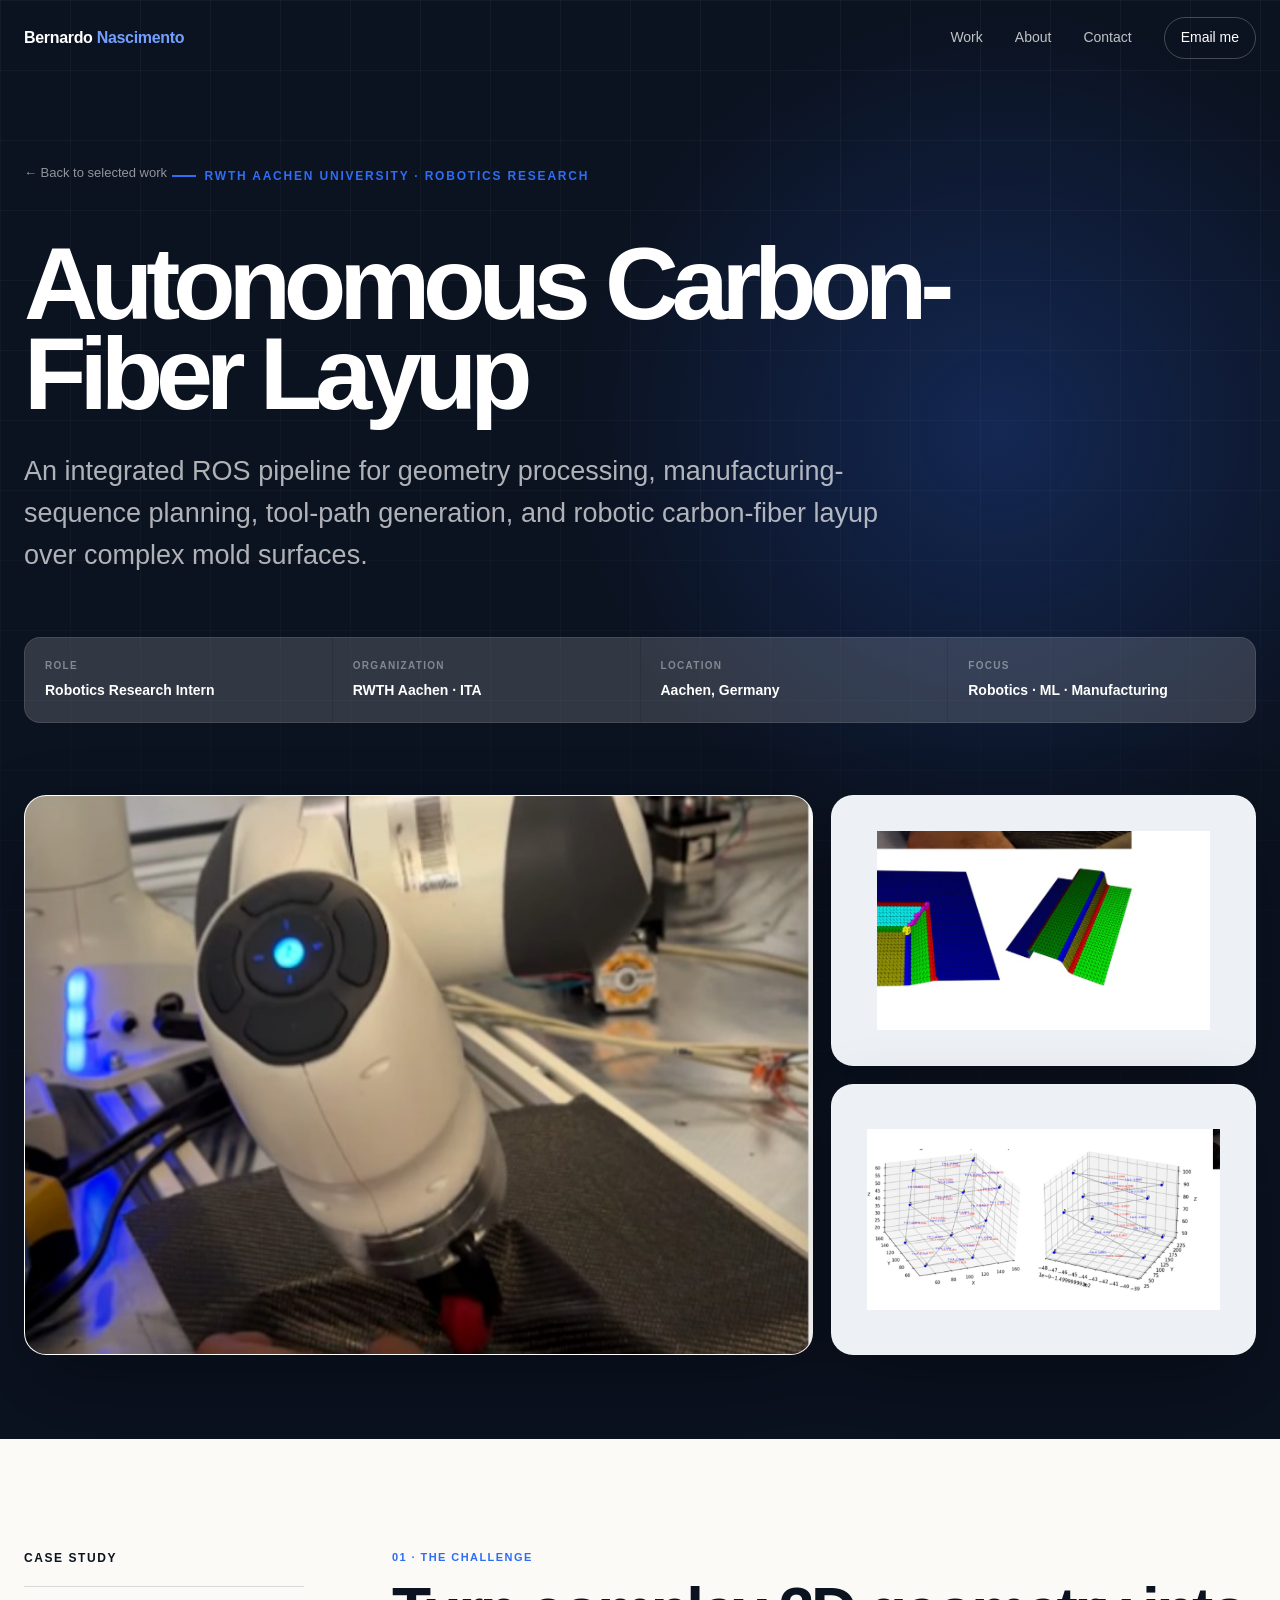
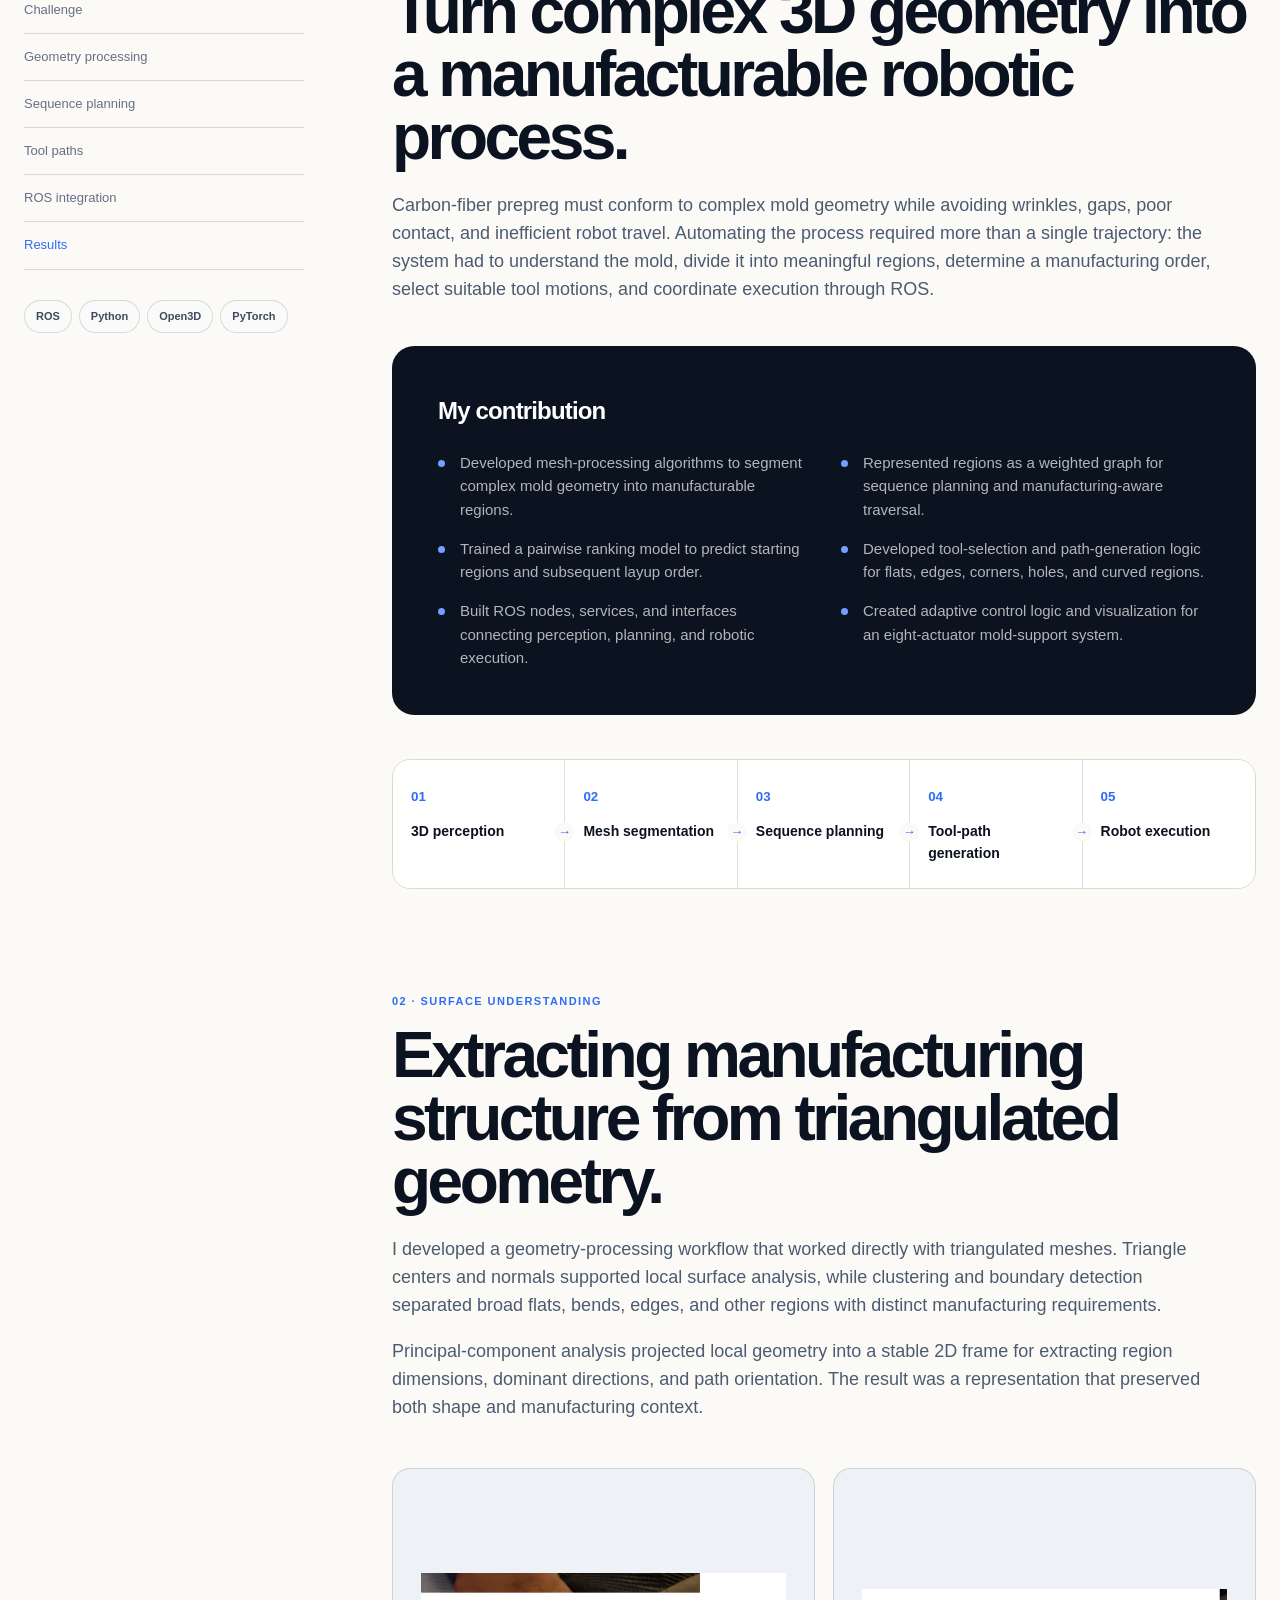
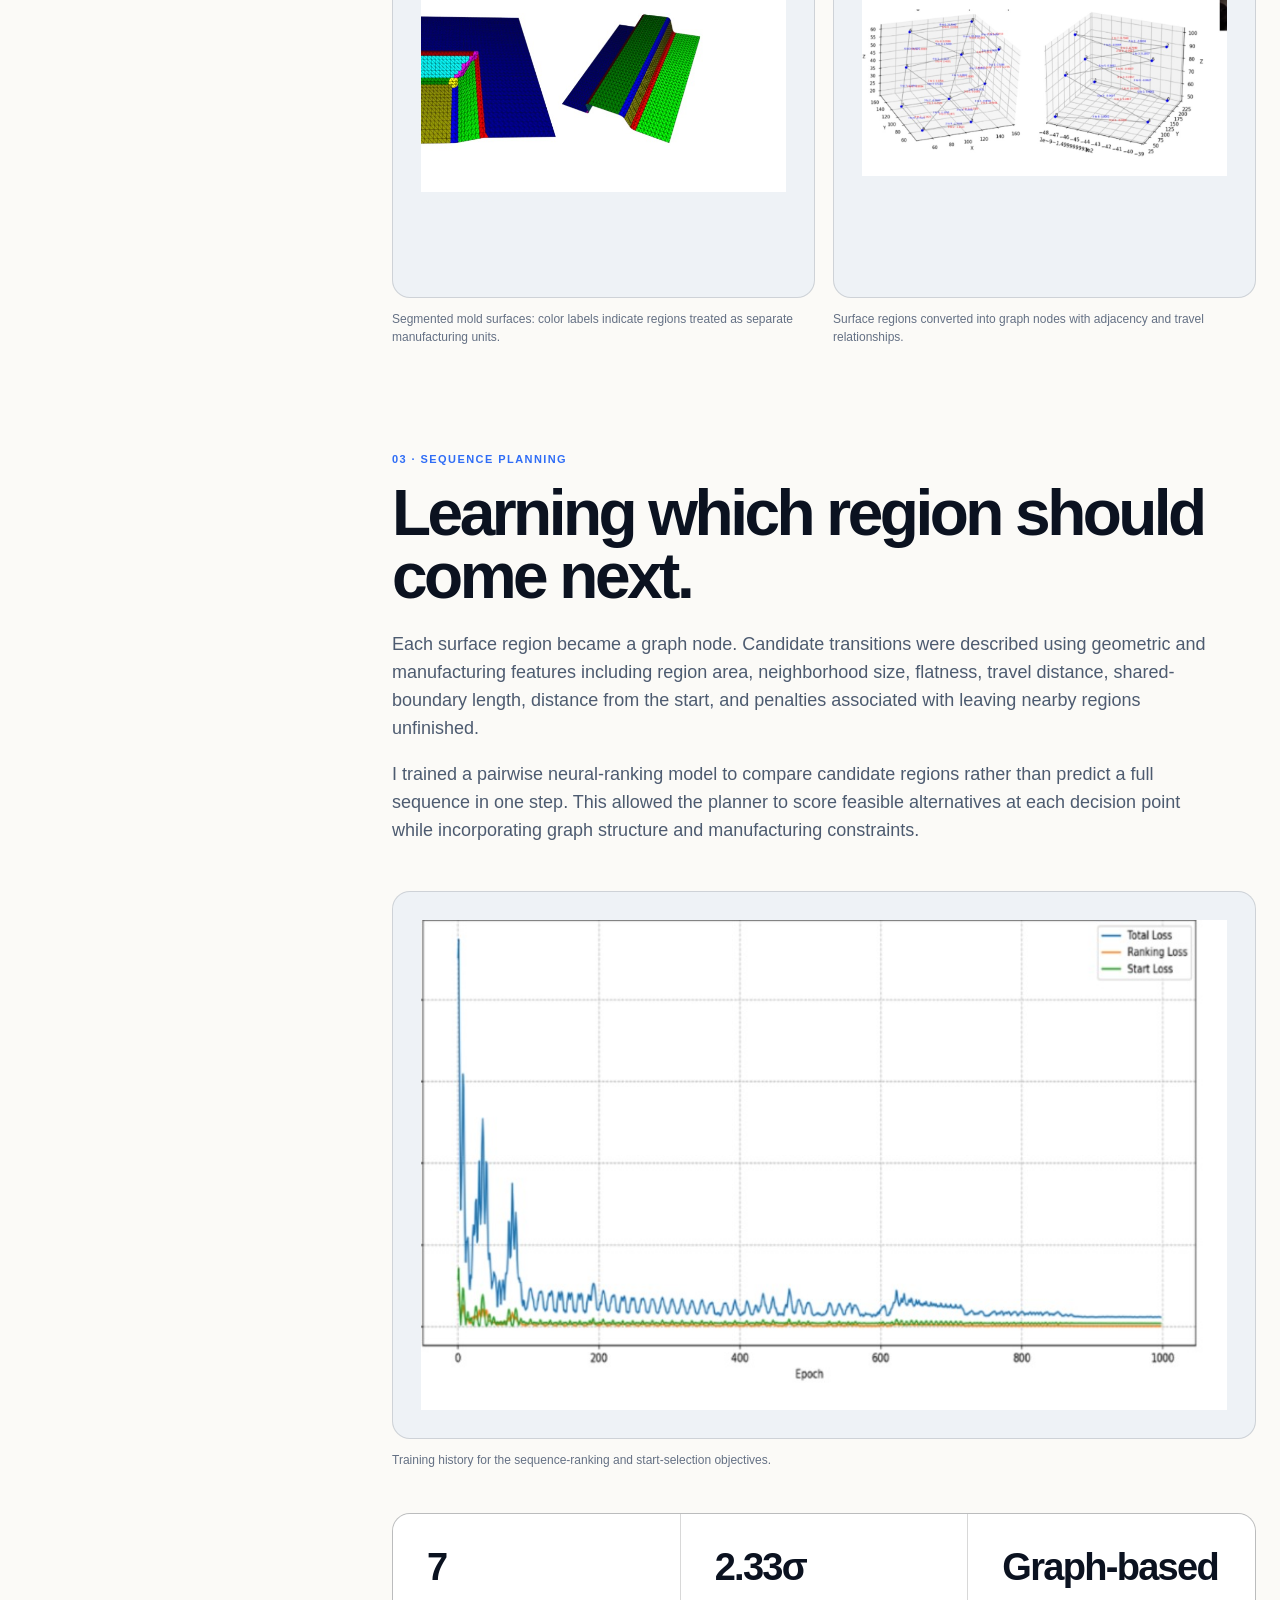
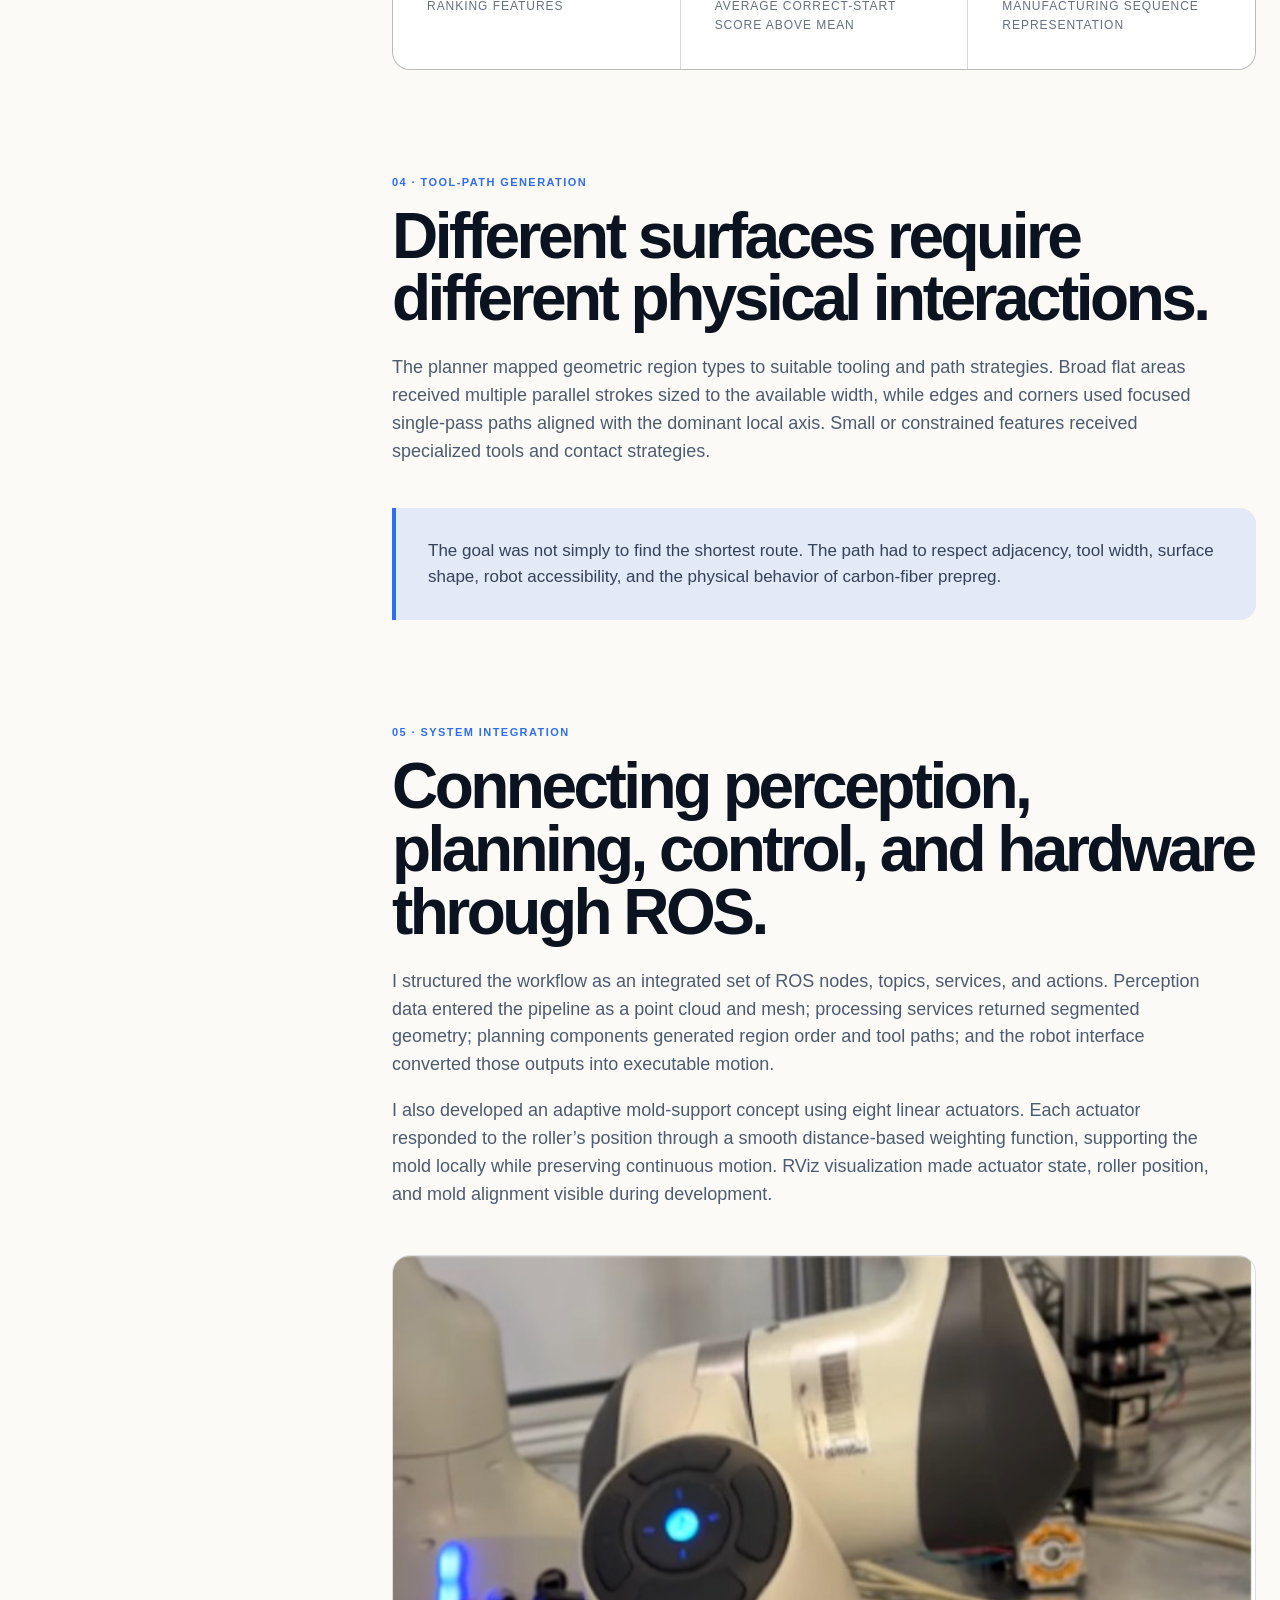
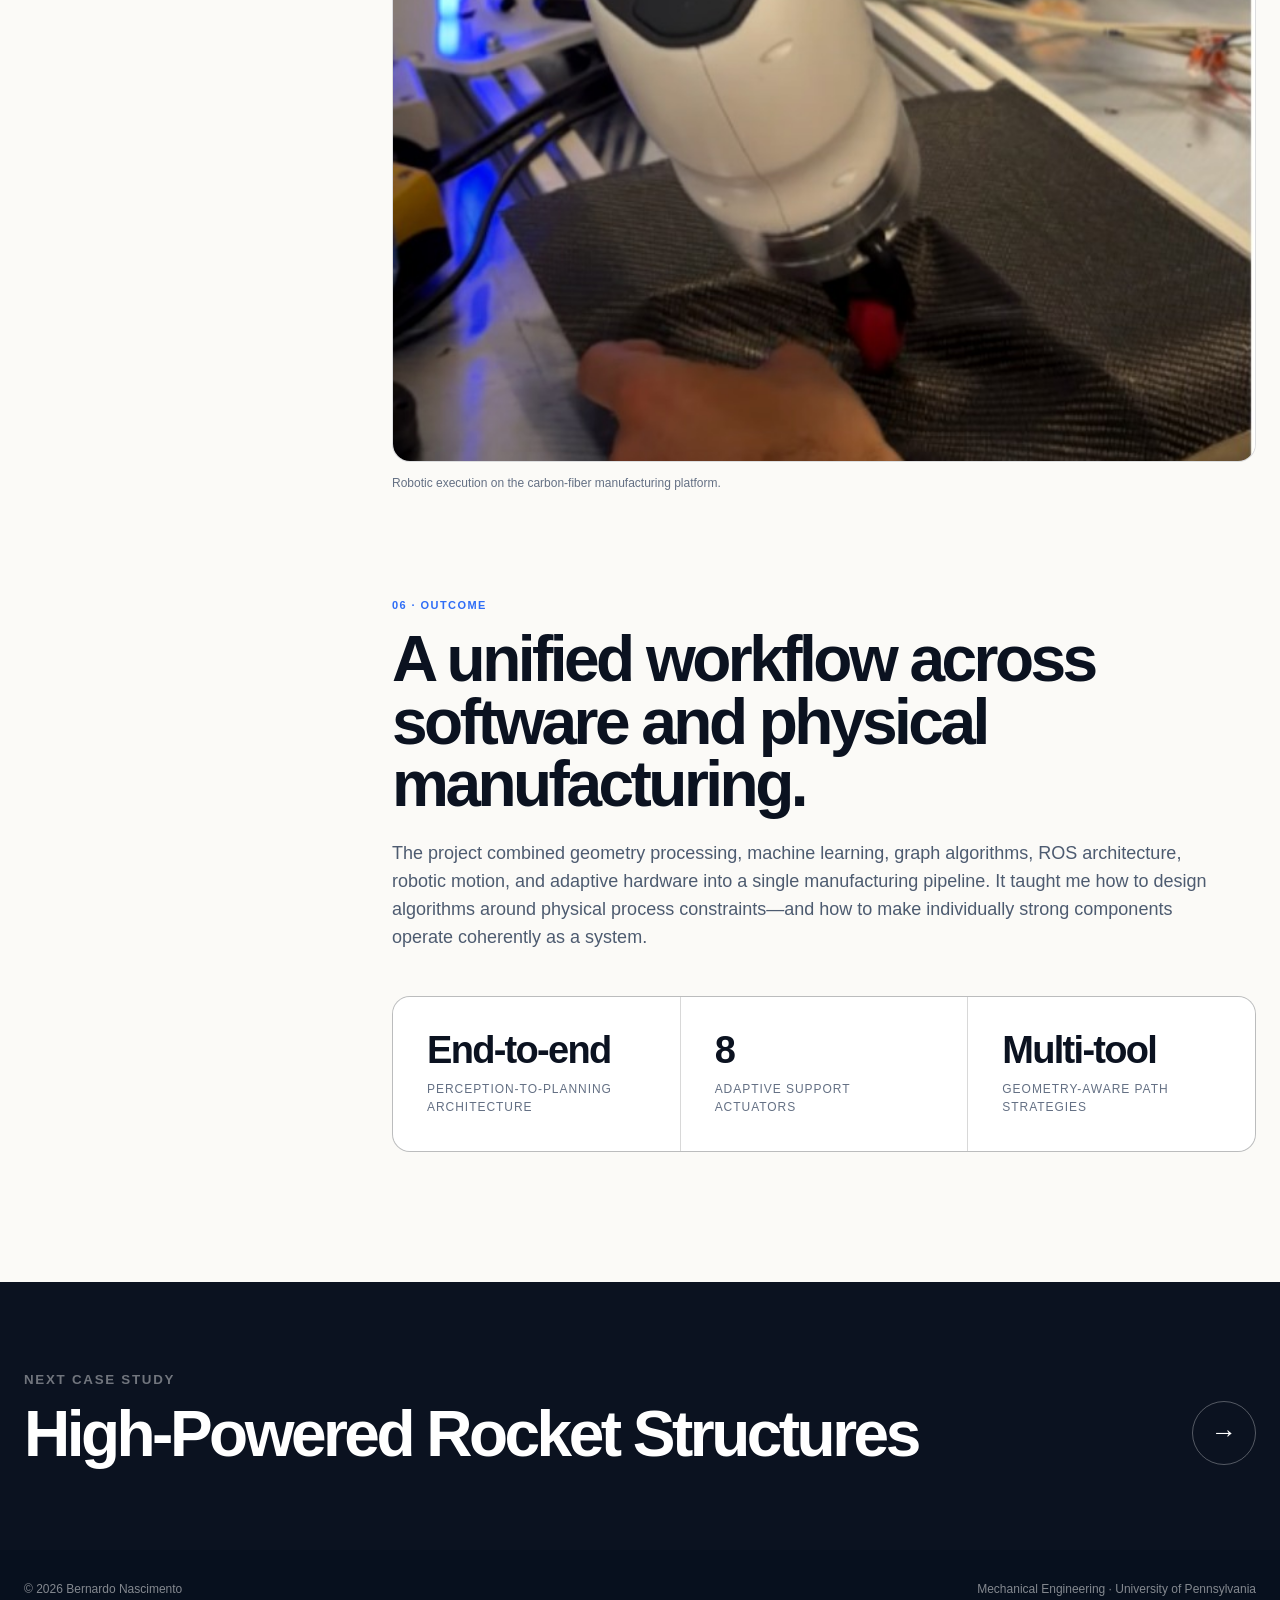
==== projects/carbon-fiber.html @ 40c58094 "Add files via upload Initial portfolio website" ====
<!doctype html>
<html lang="en">
<head>
  <meta charset="utf-8"><meta name="viewport" content="width=device-width, initial-scale=1">
  <meta name="description" content="Autonomous carbon-fiber layup case study by Bernardo Nascimento: ROS, mesh processing, path planning, machine learning, and robotic manufacturing.">
  <title>Autonomous Carbon-Fiber Layup — Bernardo Nascimento</title>
  <link rel="stylesheet" href="../styles.css"><script defer src="../script.js"></script>
</head>
<body class="project-page">
<header class="site-header"><nav class="nav container" aria-label="Primary navigation"><a class="brand" href="../index.html">Bernardo <span>Nascimento</span></a><button class="mobile-toggle" type="button" aria-label="Open navigation" aria-expanded="false"><span></span><span></span></button><div class="nav-links"><a href="../index.html#work">Work</a><a href="../index.html#about">About</a><a href="../index.html#contact">Contact</a><a class="nav-cta" href="mailto:berniebpn@gmail.com">Email me</a></div></nav></header>
<main>
<section class="project-hero">
  <div class="project-hero-inner container">
    <a class="back-link" href="../index.html#work">← Back to selected work</a>
    <p class="eyebrow">RWTH Aachen University · Robotics Research</p>
    <h1>Autonomous Carbon-Fiber Layup</h1>
    <p class="lead">An integrated ROS pipeline for geometry processing, manufacturing-sequence planning, tool-path generation, and robotic carbon-fiber layup over complex mold surfaces.</p>
    <div class="project-meta-row">
      <div class="project-meta"><span>Role</span><strong>Robotics Research Intern</strong></div>
      <div class="project-meta"><span>Organization</span><strong>RWTH Aachen · ITA</strong></div>
      <div class="project-meta"><span>Location</span><strong>Aachen, Germany</strong></div>
      <div class="project-meta"><span>Focus</span><strong>Robotics · ML · Manufacturing</strong></div>
    </div>
    <div class="project-hero-media">
      <img src="../assets/images/carbon-robot.jpg" alt="Robot interacting with carbon-fiber material">
      <div class="stack"><img class="contain" src="../assets/images/carbon-mesh.jpg" alt="Color-segmented composite mold meshes"><img class="contain" src="../assets/images/carbon-graphs.jpg" alt="Graph representations of segmented mold regions"></div>
    </div>
  </div>
</section>
<section class="project-body">
  <div class="case-grid container">
    <aside class="case-aside"><h3>Case study</h3><ul><li><a href="#challenge">Challenge</a></li><li><a href="#geometry">Geometry processing</a></li><li><a href="#planning">Sequence planning</a></li><li><a href="#paths">Tool paths</a></li><li><a href="#integration">ROS integration</a></li><li><a href="#results">Results</a></li></ul><div class="aside-tags"><span class="tag">ROS</span><span class="tag">Python</span><span class="tag">Open3D</span><span class="tag">PyTorch</span></div></aside>
    <div class="case-main">
      <section class="case-section reveal" id="challenge"><span class="section-no">01 · THE CHALLENGE</span><h2>Turn complex 3D geometry into a manufacturable robotic process.</h2><p>Carbon-fiber prepreg must conform to complex mold geometry while avoiding wrinkles, gaps, poor contact, and inefficient robot travel. Automating the process required more than a single trajectory: the system had to understand the mold, divide it into meaningful regions, determine a manufacturing order, select suitable tool motions, and coordinate execution through ROS.</p><div class="contribution-box"><h3>My contribution</h3><ul class="contribution-list"><li>Developed mesh-processing algorithms to segment complex mold geometry into manufacturable regions.</li><li>Represented regions as a weighted graph for sequence planning and manufacturing-aware traversal.</li><li>Trained a pairwise ranking model to predict starting regions and subsequent layup order.</li><li>Developed tool-selection and path-generation logic for flats, edges, corners, holes, and curved regions.</li><li>Built ROS nodes, services, and interfaces connecting perception, planning, and robotic execution.</li><li>Created adaptive control logic and visualization for an eight-actuator mold-support system.</li></ul></div><div class="process-flow"><div class="process-step"><small>01</small><strong>3D perception</strong></div><div class="process-step"><small>02</small><strong>Mesh segmentation</strong></div><div class="process-step"><small>03</small><strong>Sequence planning</strong></div><div class="process-step"><small>04</small><strong>Tool-path generation</strong></div><div class="process-step"><small>05</small><strong>Robot execution</strong></div></div></section>

      <section class="case-section reveal" id="geometry"><span class="section-no">02 · SURFACE UNDERSTANDING</span><h2>Extracting manufacturing structure from triangulated geometry.</h2><p>I developed a geometry-processing workflow that worked directly with triangulated meshes. Triangle centers and normals supported local surface analysis, while clustering and boundary detection separated broad flats, bends, edges, and other regions with distinct manufacturing requirements.</p><p>Principal-component analysis projected local geometry into a stable 2D frame for extracting region dimensions, dominant directions, and path orientation. The result was a representation that preserved both shape and manufacturing context.</p><div class="figure-grid"><figure class="figure"><img class="contain" src="../assets/images/carbon-mesh.jpg" alt="Color-coded segmented mesh regions"><figcaption>Segmented mold surfaces: color labels indicate regions treated as separate manufacturing units.</figcaption></figure><figure class="figure"><img class="contain" src="../assets/images/carbon-graphs.jpg" alt="Weighted graphs generated from mesh regions"><figcaption>Surface regions converted into graph nodes with adjacency and travel relationships.</figcaption></figure></div></section>

      <section class="case-section reveal" id="planning"><span class="section-no">03 · SEQUENCE PLANNING</span><h2>Learning which region should come next.</h2><p>Each surface region became a graph node. Candidate transitions were described using geometric and manufacturing features including region area, neighborhood size, flatness, travel distance, shared-boundary length, distance from the start, and penalties associated with leaving nearby regions unfinished.</p><p>I trained a pairwise neural-ranking model to compare candidate regions rather than predict a full sequence in one step. This allowed the planner to score feasible alternatives at each decision point while incorporating graph structure and manufacturing constraints.</p><figure class="figure"><img class="contain" src="../assets/images/carbon-training.jpg" alt="Training loss plot for the pairwise ranking model"><figcaption>Training history for the sequence-ranking and start-selection objectives.</figcaption></figure><div class="stats-band"><div class="stat-card"><strong>7</strong><span>Ranking features</span></div><div class="stat-card"><strong>2.33σ</strong><span>Average correct-start score above mean</span></div><div class="stat-card"><strong>Graph-based</strong><span>Manufacturing sequence representation</span></div></div></section>

      <section class="case-section reveal" id="paths"><span class="section-no">04 · TOOL-PATH GENERATION</span><h2>Different surfaces require different physical interactions.</h2><p>The planner mapped geometric region types to suitable tooling and path strategies. Broad flat areas received multiple parallel strokes sized to the available width, while edges and corners used focused single-pass paths aligned with the dominant local axis. Small or constrained features received specialized tools and contact strategies.</p><div class="callout">The goal was not simply to find the shortest route. The path had to respect adjacency, tool width, surface shape, robot accessibility, and the physical behavior of carbon-fiber prepreg.</div></section>

      <section class="case-section reveal" id="integration"><span class="section-no">05 · SYSTEM INTEGRATION</span><h2>Connecting perception, planning, control, and hardware through ROS.</h2><p>I structured the workflow as an integrated set of ROS nodes, topics, services, and actions. Perception data entered the pipeline as a point cloud and mesh; processing services returned segmented geometry; planning components generated region order and tool paths; and the robot interface converted those outputs into executable motion.</p><p>I also developed an adaptive mold-support concept using eight linear actuators. Each actuator responded to the roller’s position through a smooth distance-based weighting function, supporting the mold locally while preserving continuous motion. RViz visualization made actuator state, roller position, and mold alignment visible during development.</p><figure class="figure"><img src="../assets/images/carbon-robot.jpg" alt="Robot executing work over carbon-fiber material"><figcaption>Robotic execution on the carbon-fiber manufacturing platform.</figcaption></figure></section>

      <section class="case-section reveal" id="results"><span class="section-no">06 · OUTCOME</span><h2>A unified workflow across software and physical manufacturing.</h2><p>The project combined geometry processing, machine learning, graph algorithms, ROS architecture, robotic motion, and adaptive hardware into a single manufacturing pipeline. It taught me how to design algorithms around physical process constraints—and how to make individually strong components operate coherently as a system.</p><div class="stats-band"><div class="stat-card"><strong>End-to-end</strong><span>Perception-to-planning architecture</span></div><div class="stat-card"><strong>8</strong><span>Adaptive support actuators</span></div><div class="stat-card"><strong>Multi-tool</strong><span>Geometry-aware path strategies</span></div></div></section>
    </div>
  </div>
</section>
<section class="project-next"><a href="rocketry.html"><div class="project-next-inner container"><div><small>Next case study</small><h2>High-Powered Rocket Structures</h2></div><span class="next-circle">→</span></div></a></section>
</main>
<footer class="footer"><div class="footer-inner container"><span>© 2026 Bernardo Nascimento</span><span>Mechanical Engineering · University of Pennsylvania</span></div></footer>
</body></html>
---- styles.css ----
:root {
  --ink: #0b1220;
  --ink-2: #111c30;
  --paper: #f4f1ea;
  --paper-2: #fbfaf7;
  --white: #ffffff;
  --muted: #647084;
  --line: rgba(11, 18, 32, 0.14);
  --line-light: rgba(255,255,255,.13);
  --accent: #2f6df6;
  --accent-2: #73a0ff;
  --accent-soft: rgba(47,109,246,.12);
  --orange: #f28b42;
  --radius: 22px;
  --shadow: 0 24px 70px rgba(11,18,32,.12);
  --max: 1240px;
}

* { box-sizing: border-box; }
html { scroll-behavior: smooth; }
body {
  margin: 0;
  color: var(--ink);
  background: var(--paper-2);
  font-family: Inter, ui-sans-serif, -apple-system, BlinkMacSystemFont, "Segoe UI", Helvetica, Arial, sans-serif;
  line-height: 1.55;
  -webkit-font-smoothing: antialiased;
}
body::selection { background: var(--accent); color: white; }
a { color: inherit; text-decoration: none; }
img { display: block; max-width: 100%; }
button, input, textarea { font: inherit; }

.container { width: min(calc(100% - 48px), var(--max)); margin-inline: auto; }
.eyebrow {
  display: inline-flex;
  align-items: center;
  gap: 9px;
  margin: 0 0 18px;
  color: var(--accent);
  font-size: 12px;
  font-weight: 800;
  letter-spacing: .15em;
  text-transform: uppercase;
}
.eyebrow::before { content: ""; width: 24px; height: 2px; background: currentColor; }
.section-title {
  margin: 0;
  font-size: clamp(38px, 5vw, 70px);
  line-height: .98;
  letter-spacing: -.055em;
  max-width: 900px;
}
.section-copy {
  margin: 22px 0 0;
  max-width: 680px;
  font-size: clamp(17px, 1.7vw, 21px);
  color: var(--muted);
}

/* Navigation */
.site-header {
  position: fixed;
  inset: 0 0 auto;
  z-index: 100;
  transition: background .25s ease, border-color .25s ease, backdrop-filter .25s ease;
  border-bottom: 1px solid transparent;
}
.site-header.scrolled {
  background: rgba(8, 18, 33, .82);
  backdrop-filter: blur(18px);
  -webkit-backdrop-filter: blur(18px);
  border-color: rgba(255,255,255,.09);
}
.nav {
  height: 76px;
  display: flex;
  align-items: center;
  justify-content: space-between;
  color: white;
}
.brand {
  font-size: 16px;
  font-weight: 850;
  letter-spacing: -.02em;
}
.brand span { color: var(--accent-2); }
.nav-links { display: flex; align-items: center; gap: 32px; font-size: 14px; color: rgba(255,255,255,.74); }
.nav-links a { transition: color .2s ease; }
.nav-links a:hover, .nav-links a[aria-current="page"] { color: white; }
.nav-cta {
  border: 1px solid rgba(255,255,255,.24);
  border-radius: 999px;
  padding: 9px 16px;
  color: white !important;
}
.mobile-toggle { display: none; background: none; border: 0; color: white; padding: 8px; }
.mobile-toggle span { display:block; width:24px; height:2px; background: currentColor; margin:5px 0; }

/* Home hero */
.hero {
  position: relative;
  min-height: 860px;
  overflow: hidden;
  color: white;
  background:
    radial-gradient(circle at 76% 35%, rgba(47,109,246,.28), transparent 28%),
    linear-gradient(135deg, #081221 0%, #0b1728 58%, #101d31 100%);
}
.hero::before {
  content: "";
  position: absolute;
  inset: 0;
  background-image:
    linear-gradient(rgba(255,255,255,.045) 1px, transparent 1px),
    linear-gradient(90deg, rgba(255,255,255,.045) 1px, transparent 1px);
  background-size: 72px 72px;
  mask-image: linear-gradient(to bottom, black, transparent 92%);
}
.hero::after {
  content: "";
  position: absolute;
  width: 460px; height: 460px;
  border: 1px solid rgba(115,160,255,.19);
  border-radius: 50%;
  right: -160px; top: 180px;
  box-shadow: 0 0 0 70px rgba(115,160,255,.035), 0 0 0 140px rgba(115,160,255,.02);
}
.hero-inner {
  position: relative;
  z-index: 2;
  min-height: 860px;
  padding-top: 142px;
  padding-bottom: 82px;
  display: grid;
  grid-template-columns: 1.05fr .95fr;
  align-items: center;
  gap: 72px;
}
.hero-copy h1 {
  margin: 0;
  max-width: 780px;
  font-size: clamp(58px, 6.3vw, 94px);
  line-height: .93;
  letter-spacing: -.068em;
  font-weight: 850;
}
.hero-copy h1 em { font-style: normal; color: var(--accent-2); }
.hero-copy > p {
  margin: 30px 0 0;
  max-width: 670px;
  color: rgba(255,255,255,.68);
  font-size: clamp(18px, 1.8vw, 23px);
}
.hero-actions { display:flex; flex-wrap:wrap; gap:14px; margin-top: 38px; }
.btn {
  display: inline-flex;
  align-items: center;
  justify-content: center;
  gap: 10px;
  min-height: 50px;
  padding: 0 21px;
  border-radius: 999px;
  font-size: 14px;
  font-weight: 760;
  transition: transform .22s ease, background .22s ease, border-color .22s ease;
}
.btn:hover { transform: translateY(-2px); }
.btn-primary { background: var(--accent); color: white; box-shadow: 0 14px 32px rgba(47,109,246,.3); }
.btn-secondary { color: white; border: 1px solid rgba(255,255,255,.24); background: rgba(255,255,255,.035); }
.btn-light { background: white; color: var(--ink); }
.arrow { font-size: 18px; transition: transform .2s ease; }
a:hover .arrow { transform: translateX(4px); }
.hero-affiliations {
  display: flex;
  flex-wrap: wrap;
  gap: 10px 22px;
  margin-top: 58px;
  color: rgba(255,255,255,.49);
  font-size: 12px;
  letter-spacing: .08em;
  text-transform: uppercase;
}
.hero-affiliations span { position: relative; }
.hero-affiliations span:not(:last-child)::after { content:""; position:absolute; width:3px; height:3px; border-radius:50%; background:var(--accent-2); right:-13px; top:8px; }

.hero-visual { position: relative; min-height: 590px; }
.visual-frame {
  position: absolute;
  overflow: hidden;
  border-radius: 24px;
  border: 1px solid rgba(255,255,255,.13);
  background: #17243a;
  box-shadow: 0 30px 80px rgba(0,0,0,.31);
}
.visual-frame img { width:100%; height:100%; object-fit:cover; }
.visual-main { inset: 30px 0 72px 52px; }
.visual-main::after { content:""; position:absolute; inset:0; background:linear-gradient(to top, rgba(8,18,33,.35), transparent 48%); }
.visual-carbon { width: 245px; height: 214px; left: 0; bottom: 8px; transform: rotate(-3deg); }
.visual-nozzle { width: 248px; height: 176px; right: -26px; top: 0; transform: rotate(3deg); }
.visual-portrait { width: 112px; height: 112px; border-radius: 50%; right: 24px; bottom: 18px; border: 4px solid var(--ink-2); }
.visual-label {
  position:absolute;
  z-index: 2;
  left:28px; bottom:24px;
  font-size:11px; font-weight:800; letter-spacing:.12em; text-transform:uppercase;
  color:white;
}
.hero-scroll {
  position:absolute; z-index:3; bottom:32px; left:50%; transform:translateX(-50%);
  display:flex; align-items:center; gap:10px; color:rgba(255,255,255,.45); font-size:11px; letter-spacing:.13em; text-transform:uppercase;
}
.hero-scroll::before { content:""; display:block; width:34px; height:1px; background:currentColor; }

/* Focus strip */
.focus-strip { background: var(--paper); border-bottom: 1px solid var(--line); }
.focus-grid { display:grid; grid-template-columns: repeat(4, 1fr); }
.focus-item { padding: 31px 28px; border-right:1px solid var(--line); }
.focus-item:first-child { border-left:1px solid var(--line); }
.focus-item strong { display:block; font-size:14px; margin-bottom:5px; }
.focus-item span { color:var(--muted); font-size:13px; }

/* Sections */
.section { padding: 132px 0; }
.section-head { display:flex; align-items:flex-end; justify-content:space-between; gap:40px; margin-bottom:64px; }
.section-index { color: var(--muted); font-size:12px; font-weight:800; letter-spacing:.15em; }

/* Featured projects */
.featured-projects { background: var(--paper-2); }
.project-feature {
  display:grid;
  grid-template-columns: 1.18fr .82fr;
  min-height: 590px;
  margin-bottom: 32px;
  overflow:hidden;
  border: 1px solid var(--line);
  border-radius: var(--radius);
  background: white;
  box-shadow: 0 18px 54px rgba(11,18,32,.055);
}
.project-feature:nth-of-type(even) { grid-template-columns: .82fr 1.18fr; }
.project-feature:nth-of-type(even) .project-media { order:2; }
.project-media { position:relative; min-height: 560px; overflow:hidden; background:#dfe4eb; }
.project-media img { width:100%; height:100%; object-fit:cover; transition: transform .7s cubic-bezier(.2,.7,.2,1); }
.project-feature:hover .project-media img { transform:scale(1.035); }
.project-media.contain img { object-fit:contain; padding:58px; background:#eff2f6; }
.project-number {
  position:absolute; left:24px; top:24px; z-index:2;
  width:44px; height:44px; border-radius:50%;
  display:grid; place-items:center;
  background:rgba(8,18,33,.82); color:white;
  backdrop-filter: blur(10px);
  font-size:12px; font-weight:800;
}
.project-content { padding: clamp(42px, 5vw, 74px); display:flex; flex-direction:column; justify-content:center; }
.project-kicker { font-size:12px; font-weight:800; color:var(--accent); text-transform:uppercase; letter-spacing:.13em; }
.project-content h3 { margin:18px 0 0; font-size:clamp(38px,4vw,59px); line-height:.98; letter-spacing:-.055em; }
.project-content p { margin:24px 0 0; color:var(--muted); font-size:17px; }
.tag-list { display:flex; flex-wrap:wrap; gap:8px; margin-top:30px; }
.tag { border:1px solid var(--line); border-radius:999px; padding:7px 11px; font-size:11px; font-weight:750; color:#3e4a5e; background:#fafafa; }
.project-link { margin-top:36px; display:inline-flex; align-items:center; gap:10px; font-weight:780; font-size:14px; }
.metric-row { display:grid; grid-template-columns:repeat(3,1fr); gap:12px; margin-top:34px; }
.metric { padding:16px 0 0; border-top:1px solid var(--line); }
.metric strong { display:block; font-size:23px; line-height:1; letter-spacing:-.035em; }
.metric span { display:block; color:var(--muted); font-size:11px; margin-top:7px; text-transform:uppercase; letter-spacing:.07em; }

/* Secondary projects */
.more-work { background: var(--ink); color:white; }
.more-work .section-copy, .more-work .section-index { color:rgba(255,255,255,.53); }
.more-grid { display:grid; grid-template-columns:repeat(3,1fr); gap:18px; }
.small-project { overflow:hidden; border:1px solid var(--line-light); border-radius:18px; background:rgba(255,255,255,.035); transition:transform .25s ease, border-color .25s ease; }
.small-project:hover { transform:translateY(-5px); border-color:rgba(115,160,255,.5); }
.small-project img { width:100%; aspect-ratio:1.42; object-fit:cover; background:white; }
.small-project-body { padding:26px; }
.small-project-body span { color:var(--accent-2); font-size:11px; font-weight:800; letter-spacing:.1em; text-transform:uppercase; }
.small-project-body h3 { margin:12px 0 0; font-size:23px; letter-spacing:-.035em; }
.small-project-body p { margin:12px 0 0; color:rgba(255,255,255,.55); font-size:14px; }

/* About */
.about-section { background:var(--paper); }
.about-grid { display:grid; grid-template-columns:.78fr 1.22fr; gap:80px; align-items:center; }
.about-photo { position:relative; }
.about-photo img { border-radius:var(--radius); width:100%; aspect-ratio:.92; object-fit:cover; box-shadow:var(--shadow); }
.about-photo::before { content:""; position:absolute; width:54%; height:54%; left:-28px; bottom:-28px; border:1px solid var(--accent); border-radius:var(--radius); z-index:-1; }
.about-copy h2 { font-size:clamp(42px,5vw,70px); line-height:1; letter-spacing:-.055em; margin:0; }
.about-copy > p { color:var(--muted); font-size:19px; margin:28px 0 0; max-width:700px; }
.about-points { display:grid; grid-template-columns:1fr 1fr; gap:20px 30px; margin-top:38px; }
.about-point { border-top:1px solid var(--line); padding-top:17px; }
.about-point strong { display:block; font-size:14px; }
.about-point span { display:block; color:var(--muted); font-size:13px; margin-top:4px; }

/* Contact/footer */
.contact-section { background:var(--accent); color:white; padding:110px 0; }
.contact-grid { display:grid; grid-template-columns:1fr auto; align-items:end; gap:40px; }
.contact-section h2 { margin:0; font-size:clamp(52px,7vw,95px); line-height:.9; letter-spacing:-.065em; max-width:900px; }
.contact-section p { color:rgba(255,255,255,.76); font-size:18px; max-width:640px; margin:30px 0 0; }
.contact-actions { display:flex; flex-direction:column; gap:12px; min-width:190px; }
.footer { background:#07101e; color:rgba(255,255,255,.5); padding:30px 0; font-size:12px; }
.footer-inner { display:flex; justify-content:space-between; gap:30px; flex-wrap:wrap; }

/* Project pages */
.project-page { background: var(--paper-2); }
.project-hero {
  position:relative;
  padding: 160px 0 84px;
  color:white;
  overflow:hidden;
  background:
    radial-gradient(circle at 78% 30%, rgba(47,109,246,.24), transparent 30%),
    var(--ink);
}
.project-hero::before { content:""; position:absolute; inset:0; background-image:linear-gradient(rgba(255,255,255,.04) 1px,transparent 1px),linear-gradient(90deg,rgba(255,255,255,.04) 1px,transparent 1px); background-size:70px 70px; mask-image:linear-gradient(black,transparent); }
.project-hero-inner { position:relative; z-index:1; }
.back-link { display:inline-flex; gap:9px; align-items:center; color:rgba(255,255,255,.55); font-size:13px; margin-bottom:56px; }
.project-hero h1 { margin:0; font-size:clamp(58px,8vw,108px); line-height:.88; letter-spacing:-.07em; max-width:1100px; }
.project-hero .lead { margin:32px 0 0; max-width:860px; font-size:clamp(19px,2.2vw,27px); color:rgba(255,255,255,.68); }
.project-meta-row { display:grid; grid-template-columns:repeat(4,1fr); gap:1px; margin-top:60px; background:var(--line-light); border:1px solid var(--line-light); border-radius:16px; overflow:hidden; }
.project-meta { background:rgba(255,255,255,.035); padding:20px; }
.project-meta span { display:block; color:rgba(255,255,255,.4); font-size:10px; text-transform:uppercase; letter-spacing:.13em; font-weight:800; }
.project-meta strong { display:block; margin-top:7px; font-size:14px; }
.project-hero-media { margin-top:72px; display:grid; grid-template-columns:1.3fr .7fr; gap:18px; }
.project-hero-media.one { grid-template-columns:1fr; }
.project-hero-media img { width:100%; height:560px; object-fit:cover; border-radius:var(--radius); border:1px solid rgba(255,255,255,.12); box-shadow:0 35px 80px rgba(0,0,0,.28); background:white; }
.project-hero-media img.contain { object-fit:contain; padding:35px; background:#edf1f6; }
.project-hero-media .stack { display:grid; gap:18px; }
.project-hero-media .stack img { height:271px; }

.project-body { padding:110px 0 130px; }
.case-grid { display:grid; grid-template-columns:280px 1fr; gap:88px; }
.case-aside { align-self:start; position:sticky; top:110px; }
.case-aside h3 { font-size:12px; text-transform:uppercase; letter-spacing:.13em; margin:0 0 18px; }
.case-aside ul { list-style:none; padding:0; margin:0; border-top:1px solid var(--line); }
.case-aside li { border-bottom:1px solid var(--line); }
.case-aside a { display:block; padding:13px 0; color:var(--muted); font-size:13px; transition:color .2s; }
.case-aside a:hover { color:var(--accent); }
.case-aside .aside-tags { display:flex; flex-wrap:wrap; gap:7px; margin-top:30px; }
.case-main { min-width:0; }
.case-section { padding:0 0 104px; scroll-margin-top:110px; }
.case-section:last-child { padding-bottom:0; }
.case-section .section-no { display:block; color:var(--accent); font-size:11px; font-weight:850; letter-spacing:.13em; margin-bottom:14px; }
.case-section h2 { margin:0; font-size:clamp(38px,5vw,67px); line-height:.98; letter-spacing:-.055em; }
.case-section h3 { font-size:26px; letter-spacing:-.035em; margin:42px 0 12px; }
.case-section p { color:#4d5b70; font-size:18px; margin:24px 0 0; max-width:820px; }
.case-section p + p { margin-top:18px; }
.contribution-box { background:var(--ink); color:white; border-radius:var(--radius); padding:46px; margin-top:42px; }
.contribution-box h3 { margin:0 0 22px; font-size:24px; }
.contribution-list { display:grid; grid-template-columns:1fr 1fr; gap:16px 34px; list-style:none; margin:0; padding:0; }
.contribution-list li { position:relative; color:rgba(255,255,255,.69); padding-left:22px; font-size:15px; }
.contribution-list li::before { content:""; position:absolute; left:0; top:9px; width:7px; height:7px; border-radius:50%; background:var(--accent-2); }
.figure { margin:46px 0 0; }
.figure img { width:100%; border-radius:18px; border:1px solid var(--line); background:white; }
.figure img.contain { object-fit:contain; padding:28px; background:#eef2f6; }
.figure figcaption { color:var(--muted); font-size:12px; margin-top:12px; }
.figure-grid { display:grid; grid-template-columns:1fr 1fr; gap:18px; margin-top:46px; }
.figure-grid .figure { margin:0; }
.figure-grid img { height:430px; object-fit:cover; }
.figure-grid img.contain { object-fit:contain; }
.process-flow { display:grid; grid-template-columns:repeat(5,1fr); margin-top:44px; border:1px solid var(--line); border-radius:18px; overflow:hidden; }
.process-step { position:relative; padding:24px 18px; background:white; border-right:1px solid var(--line); min-height:125px; }
.process-step:last-child { border-right:0; }
.process-step small { color:var(--accent); font-weight:800; }
.process-step strong { display:block; margin-top:12px; font-size:14px; }
.process-step:not(:last-child)::after { content:"→"; position:absolute; right:-10px; top:48%; z-index:2; width:20px; height:20px; border-radius:50%; background:var(--paper-2); display:grid; place-items:center; color:var(--accent); font-size:13px; }
.stats-band { display:grid; grid-template-columns:repeat(3,1fr); gap:1px; margin-top:44px; background:var(--line); border:1px solid var(--line); border-radius:18px; overflow:hidden; }
.stat-card { background:white; padding:34px; }
.stat-card strong { display:block; font-size:38px; line-height:1; letter-spacing:-.045em; }
.stat-card span { display:block; color:var(--muted); font-size:12px; margin-top:11px; text-transform:uppercase; letter-spacing:.08em; }
.callout { margin-top:42px; padding:30px 32px; border-left:4px solid var(--accent); background:var(--accent-soft); border-radius:0 16px 16px 0; color:#34425a; font-size:17px; }
.project-next { background:var(--ink); color:white; padding:85px 0; }
.project-next-inner { display:flex; justify-content:space-between; align-items:end; gap:30px; }
.project-next small { color:rgba(255,255,255,.42); text-transform:uppercase; letter-spacing:.13em; font-weight:800; }
.project-next h2 { margin:12px 0 0; font-size:clamp(40px,5vw,68px); letter-spacing:-.055em; line-height:.95; }
.next-circle { width:64px; height:64px; border:1px solid rgba(255,255,255,.3); border-radius:50%; display:grid; place-items:center; font-size:26px; transition:background .2s, transform .2s; }
.project-next a:hover .next-circle { background:var(--accent); border-color:var(--accent); transform:translateX(5px); }

/* Reveal */
.reveal { opacity:0; transform:translateY(22px); transition:opacity .75s ease, transform .75s ease; }
.reveal.visible { opacity:1; transform:none; }

@media (max-width: 1080px) {
  .hero-inner { grid-template-columns:1fr; padding-top:150px; gap:34px; }
  .hero { min-height:auto; }
  .hero-inner { min-height:auto; }
  .hero-visual { min-height:500px; max-width:760px; width:100%; margin:0 auto; }
  .project-feature, .project-feature:nth-of-type(even) { grid-template-columns:1fr; }
  .project-feature:nth-of-type(even) .project-media { order:0; }
  .project-media { min-height:440px; }
  .about-grid { gap:50px; }
  .case-grid { grid-template-columns:220px 1fr; gap:50px; }
  .project-hero-media img { height:480px; }
}

@media (max-width: 780px) {
  .container { width:min(calc(100% - 30px), var(--max)); }
  .nav { height:68px; }
  .mobile-toggle { display:block; }
  .nav-links {
    display:none;
    position:absolute;
    top:68px; left:15px; right:15px;
    flex-direction:column; align-items:stretch; gap:0;
    padding:12px;
    background:rgba(8,18,33,.97);
    border:1px solid rgba(255,255,255,.1);
    border-radius:16px;
    box-shadow:0 25px 70px rgba(0,0,0,.3);
  }
  .nav-links.open { display:flex; }
  .nav-links a { padding:13px 12px; }
  .nav-cta { border:0; padding:13px 12px; }
  .hero-copy h1 { font-size:clamp(49px,15vw,70px); }
  .hero-inner { padding-top:128px; padding-bottom:65px; }
  .hero-visual { min-height:390px; }
  .visual-main { inset:25px 0 50px 22px; }
  .visual-carbon { width:180px; height:155px; }
  .visual-nozzle { width:175px; height:125px; right:-4px; }
  .visual-portrait { width:86px; height:86px; }
  .hero-scroll { display:none; }
  .focus-grid { grid-template-columns:1fr 1fr; }
  .focus-item:nth-child(2) { border-right:0; }
  .focus-item:nth-child(n+3) { border-top:1px solid var(--line); }
  .section { padding:92px 0; }
  .section-head { align-items:flex-start; flex-direction:column; margin-bottom:42px; }
  .project-media { min-height:340px; }
  .project-media.contain img { padding:28px; }
  .metric-row { grid-template-columns:1fr 1fr 1fr; }
  .more-grid { grid-template-columns:1fr; }
  .about-grid { grid-template-columns:1fr; }
  .about-photo { max-width:480px; }
  .contact-grid { grid-template-columns:1fr; }
  .contact-actions { flex-direction:row; flex-wrap:wrap; }
  .project-hero { padding-top:128px; }
  .project-meta-row { grid-template-columns:1fr 1fr; }
  .project-hero-media, .project-hero-media.one { grid-template-columns:1fr; }
  .project-hero-media img { height:360px; }
  .project-hero-media .stack { grid-template-columns:1fr 1fr; }
  .project-hero-media .stack img { height:220px; }
  .case-grid { grid-template-columns:1fr; }
  .case-aside { display:none; }
  .contribution-list { grid-template-columns:1fr; }
  .figure-grid { grid-template-columns:1fr; }
  .figure-grid img { height:auto; max-height:500px; }
  .process-flow { grid-template-columns:1fr; }
  .process-step { border-right:0; border-bottom:1px solid var(--line); min-height:auto; }
  .process-step:last-child { border-bottom:0; }
  .process-step:not(:last-child)::after { content:"↓"; right:auto; left:50%; top:auto; bottom:-10px; }
  .stats-band { grid-template-columns:1fr; }
  .project-next-inner { align-items:center; }
}

@media (max-width: 520px) {
  .hero-visual { min-height:330px; }
  .visual-carbon { width:145px; height:122px; }
  .visual-nozzle { width:142px; height:100px; }
  .visual-label { left:18px; bottom:16px; }
  .focus-grid { grid-template-columns:1fr; }
  .focus-item, .focus-item:first-child { border-left:1px solid var(--line); border-right:1px solid var(--line); border-top:1px solid var(--line); }
  .metric-row { grid-template-columns:1fr; }
  .about-points { grid-template-columns:1fr; }
  .project-meta-row { grid-template-columns:1fr; }
  .project-hero-media .stack { grid-template-columns:1fr; }
  .project-hero-media .stack img { height:220px; }
  .contribution-box { padding:30px 24px; }
}
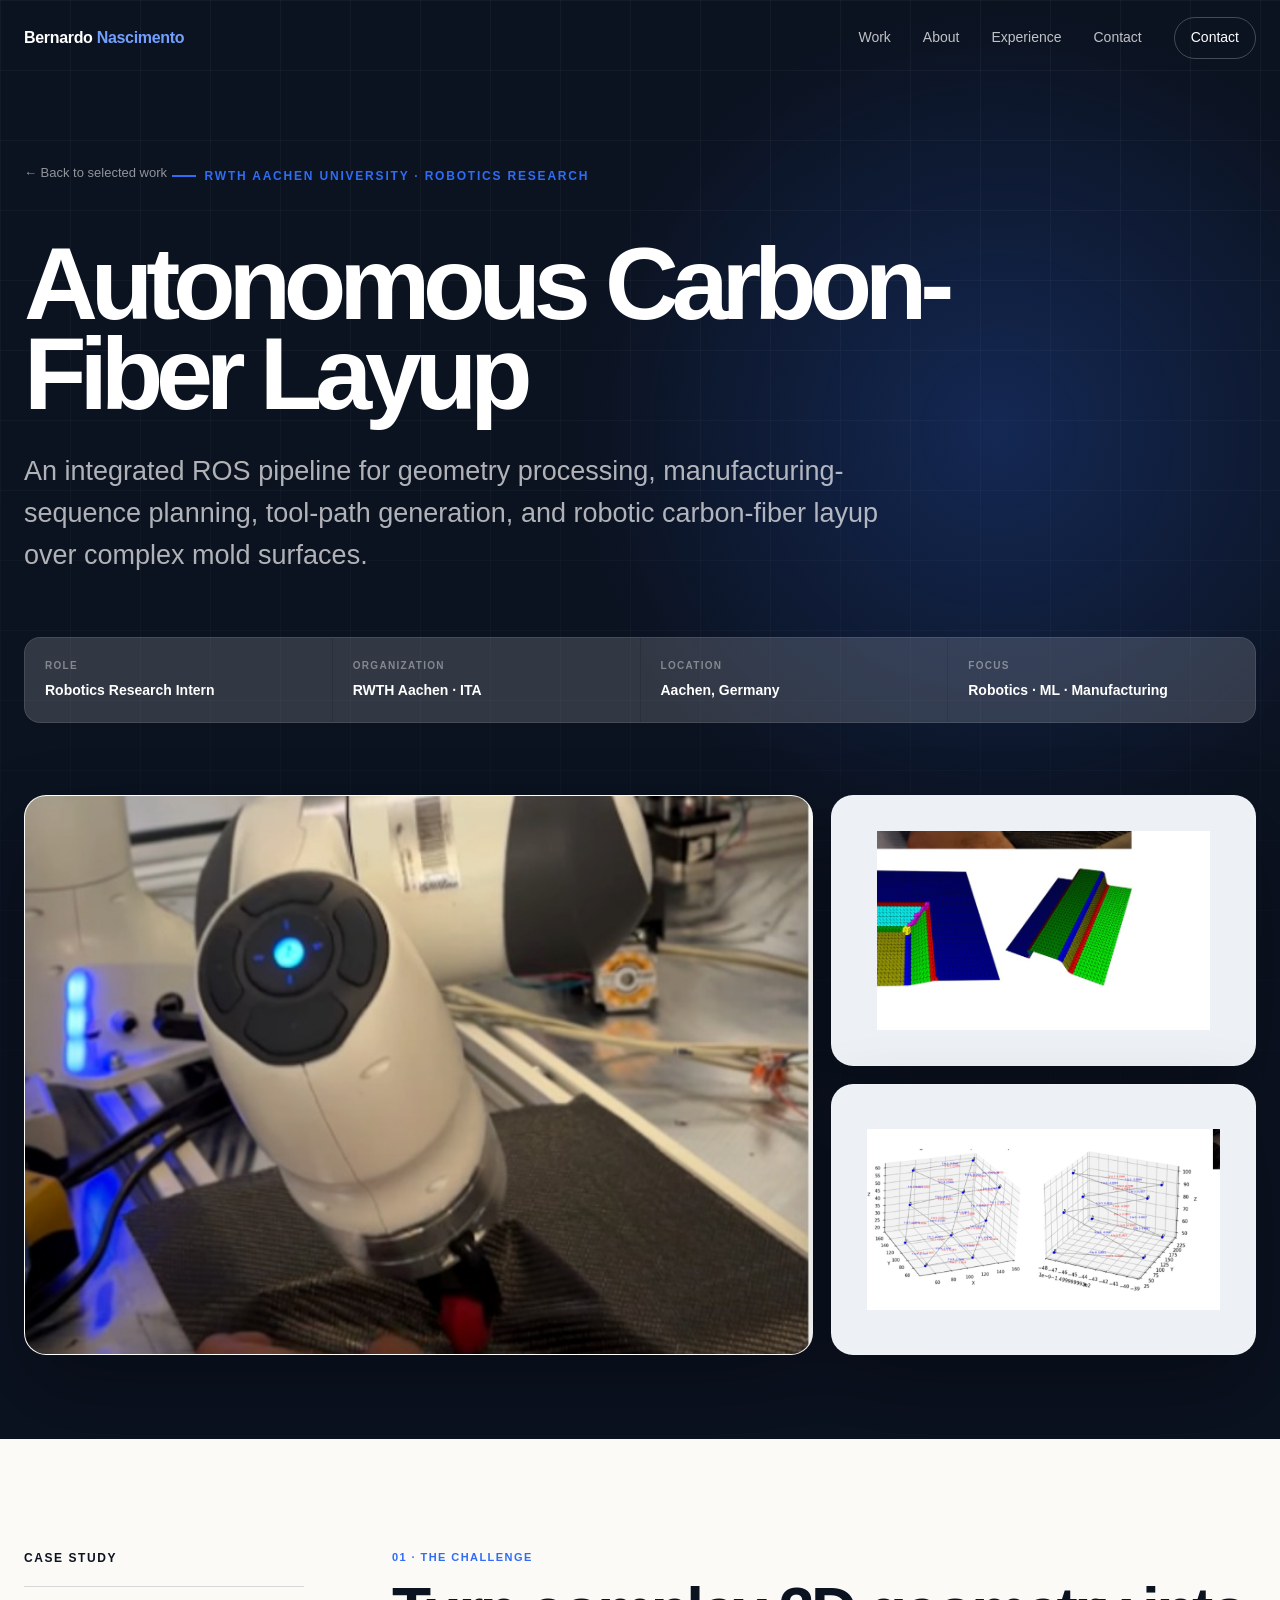
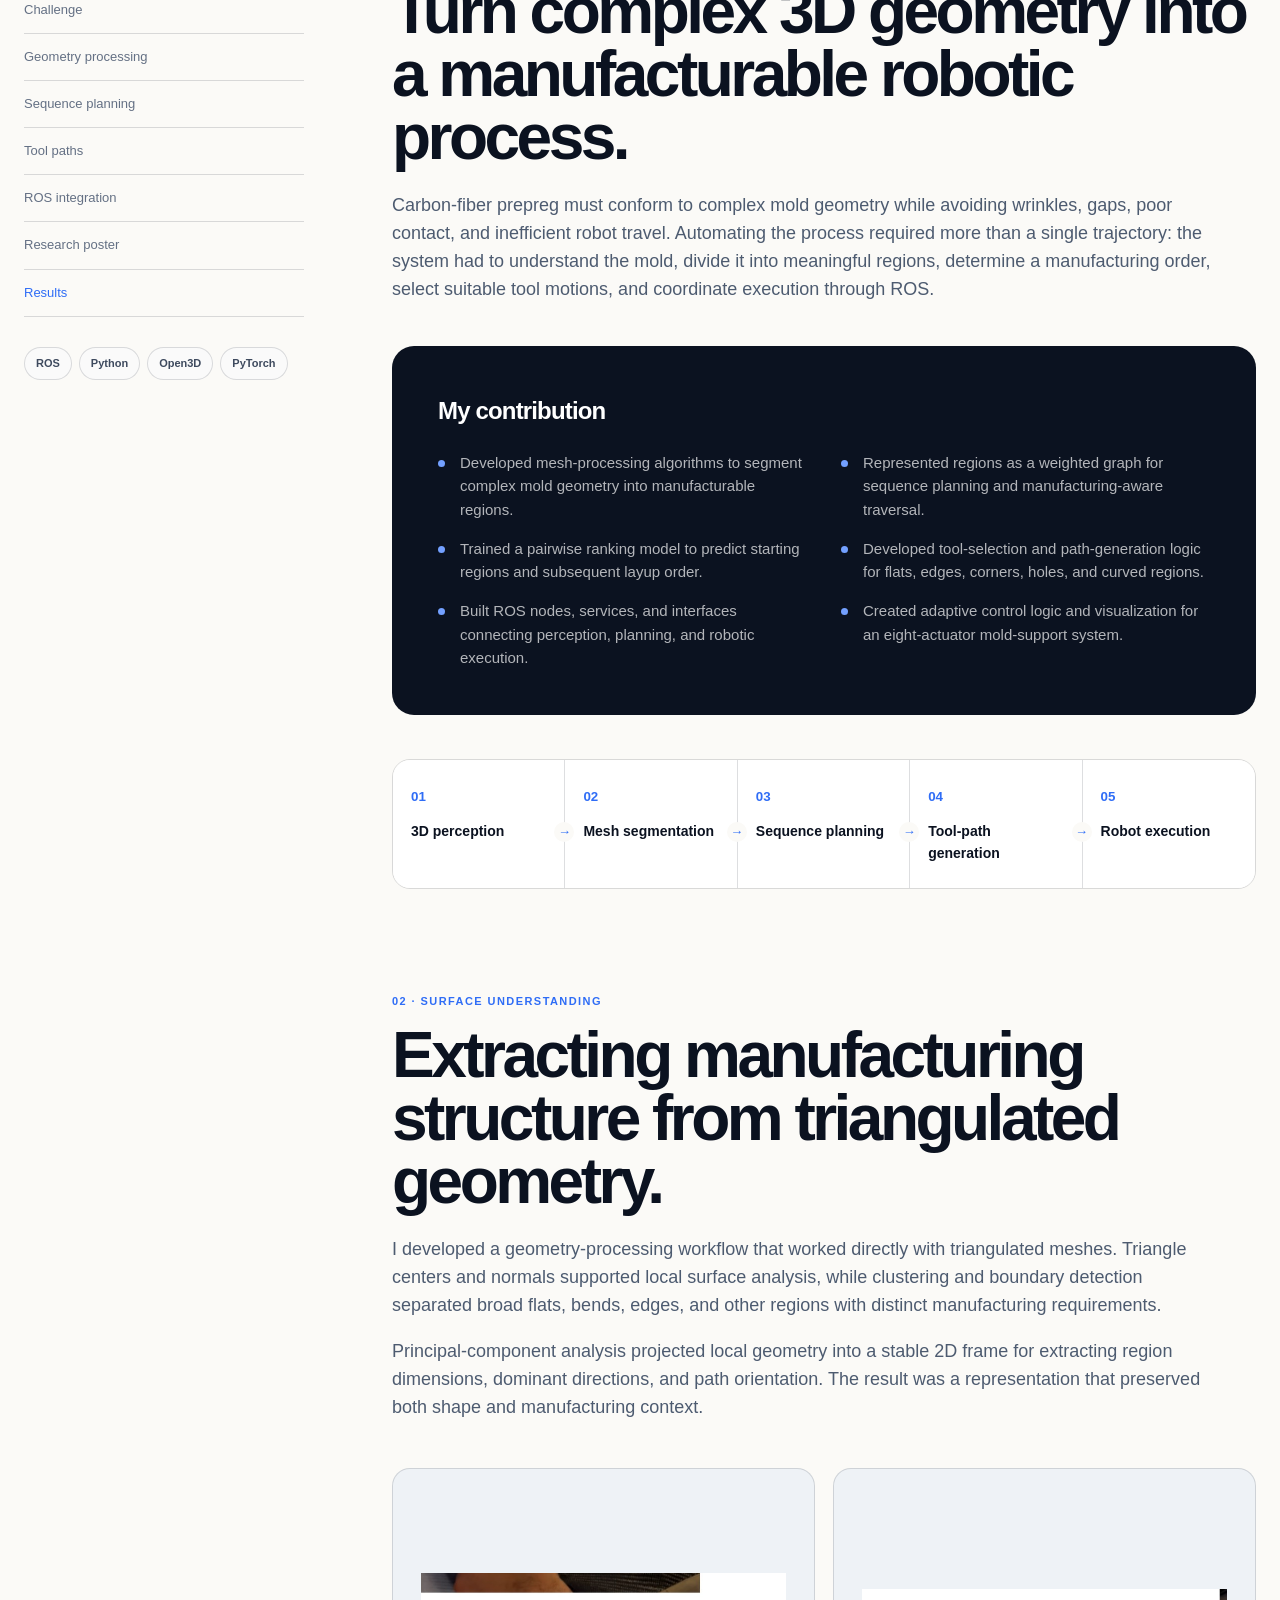
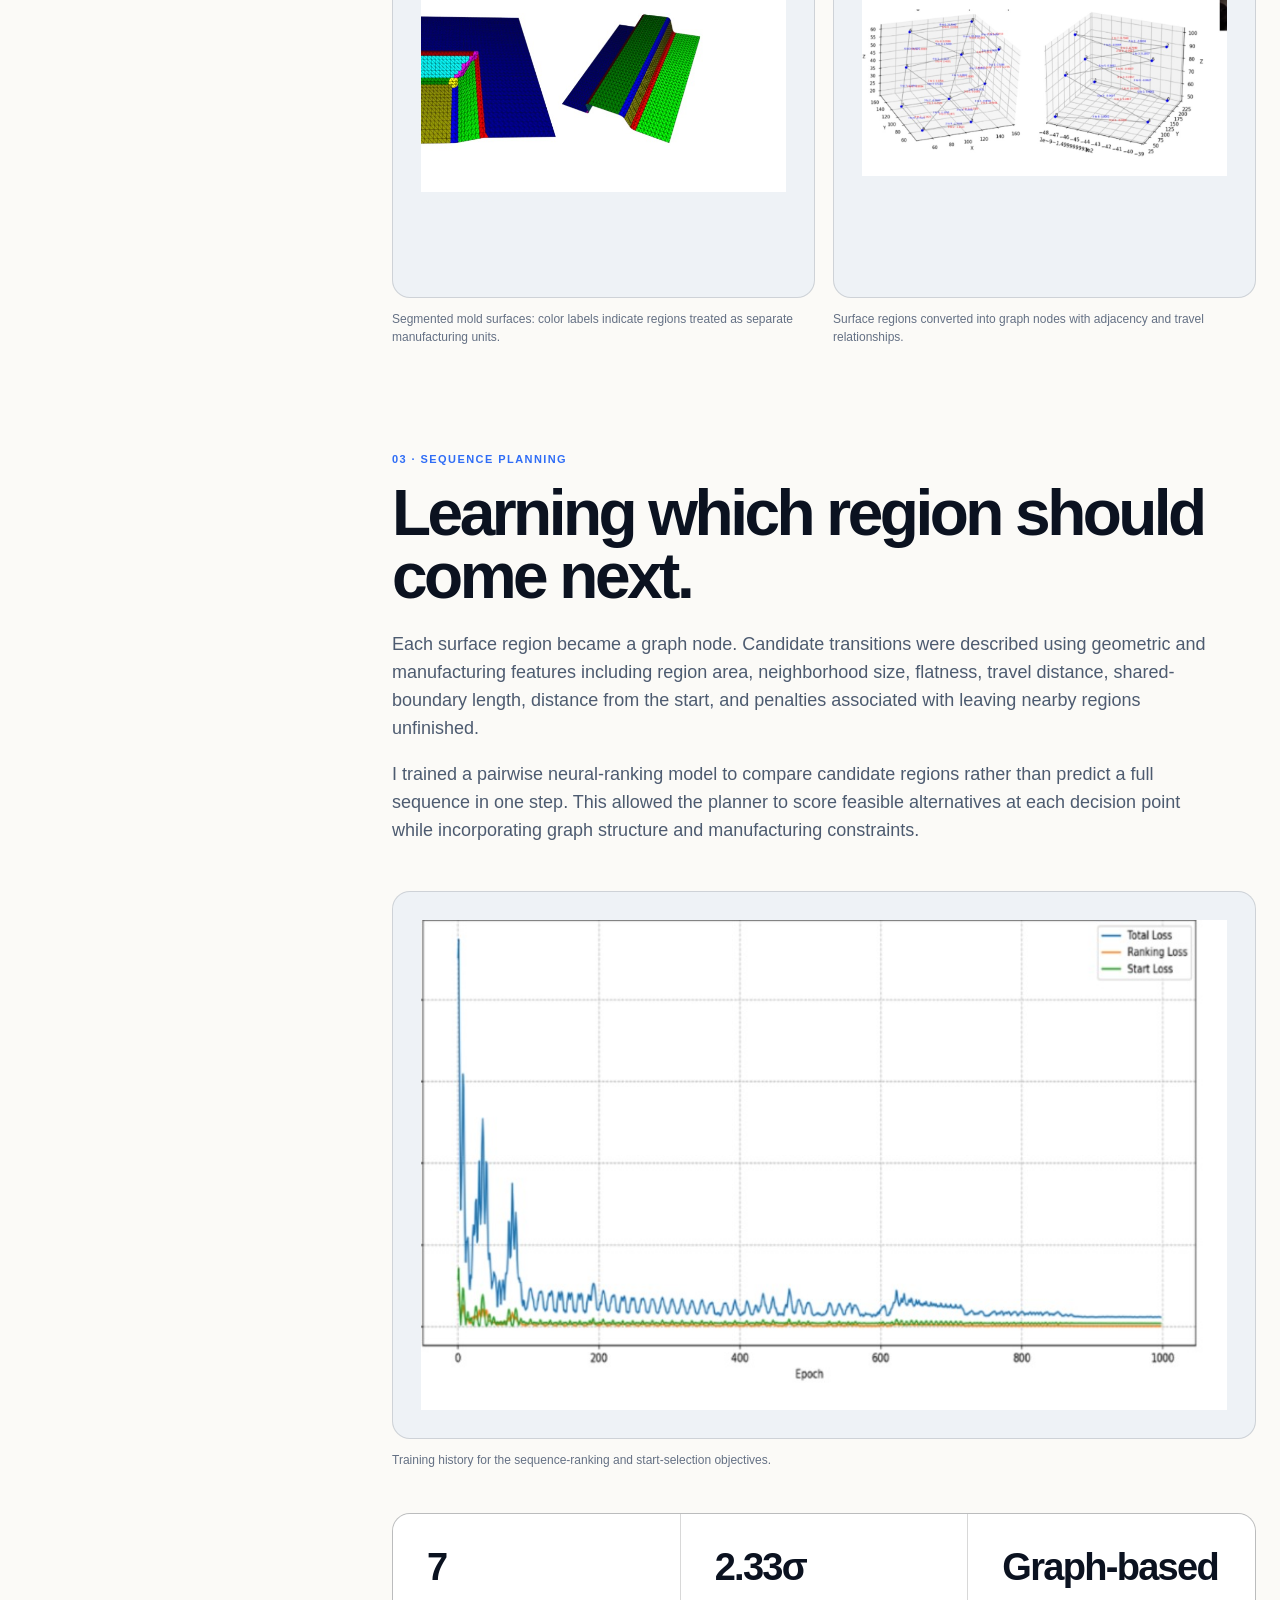
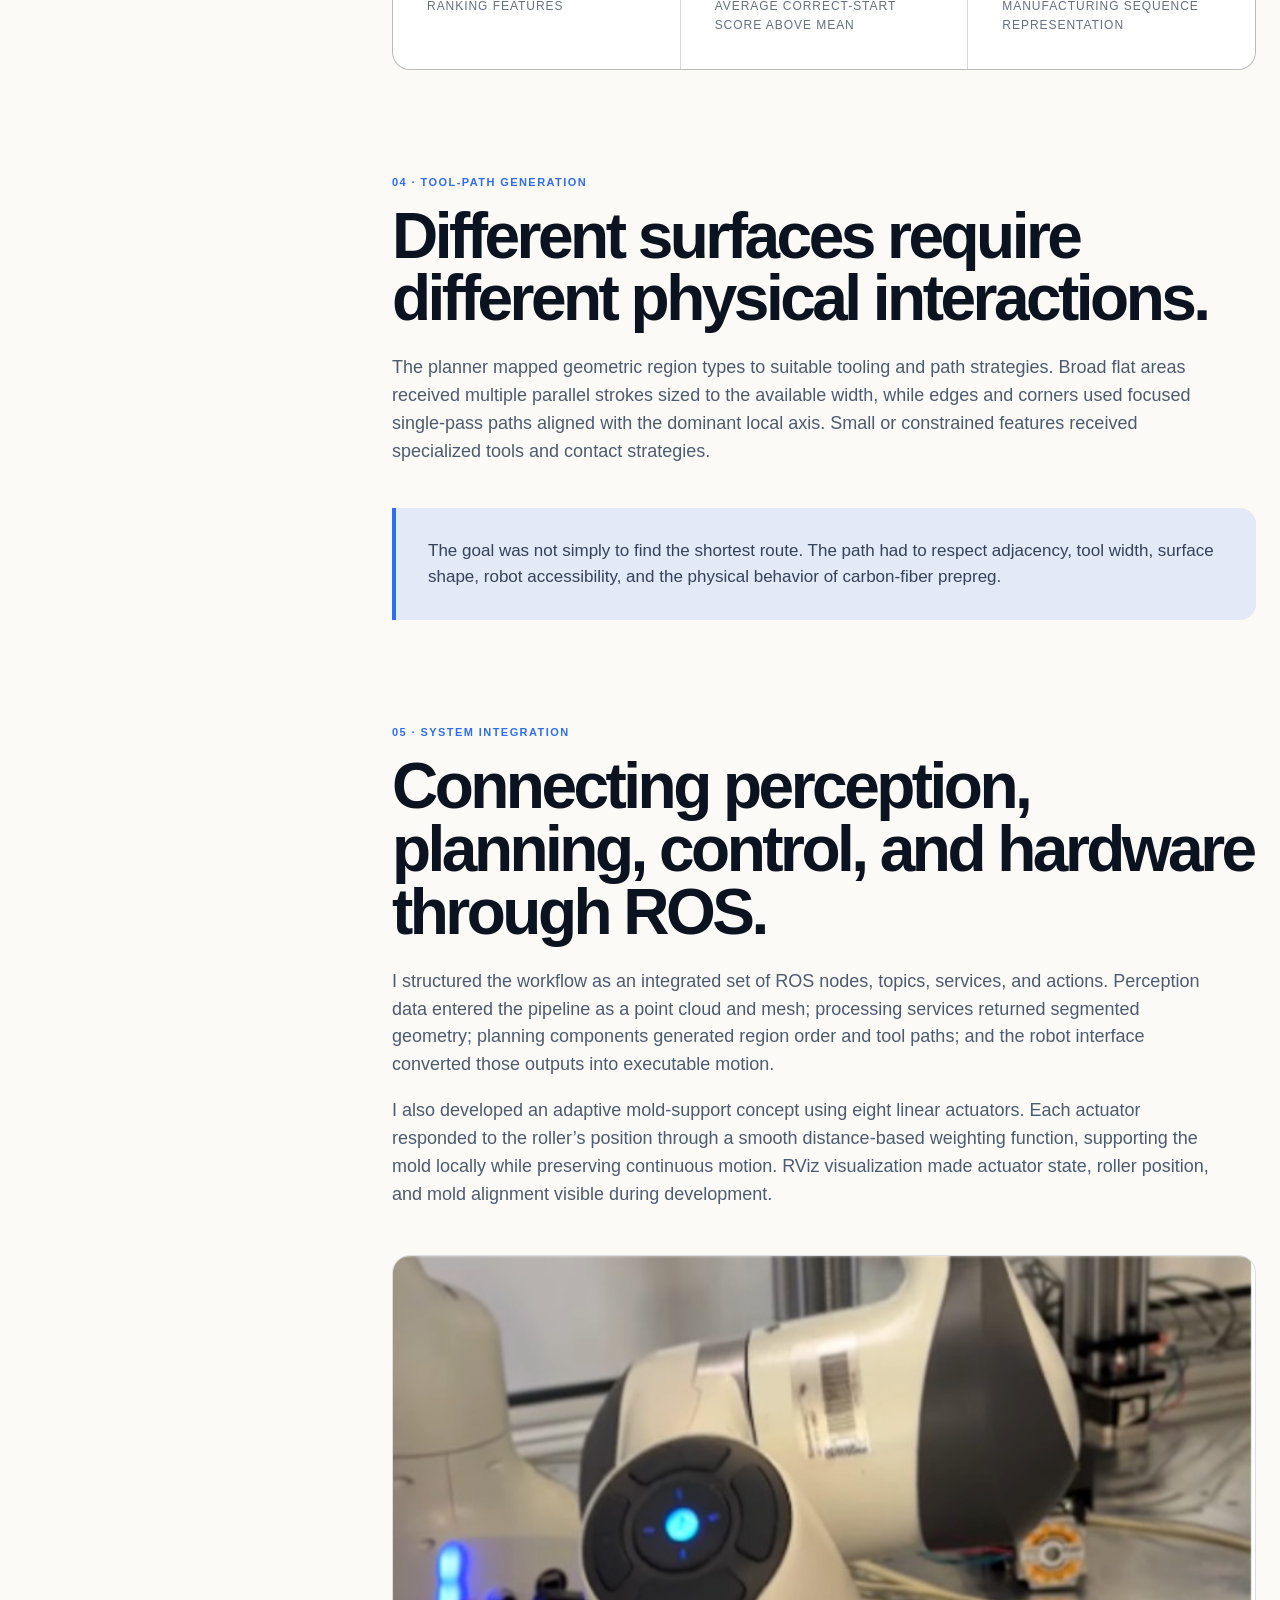
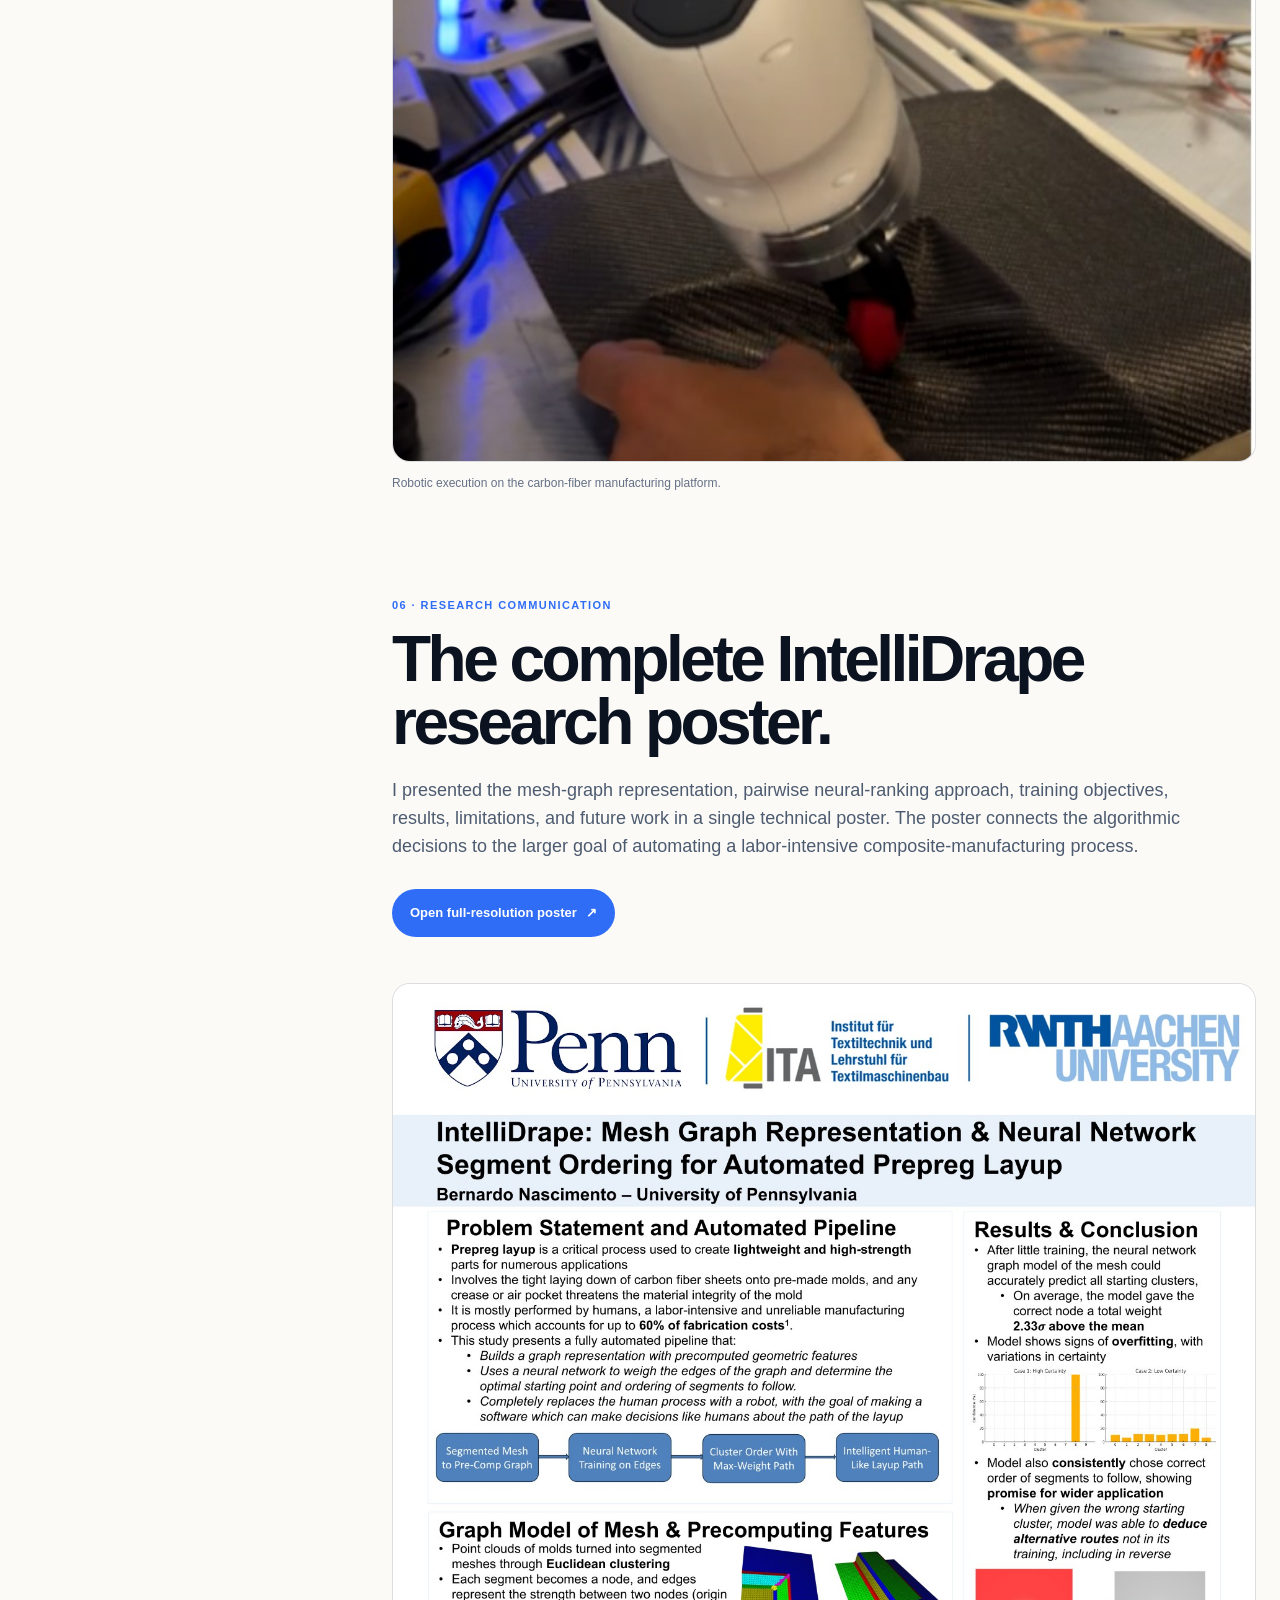
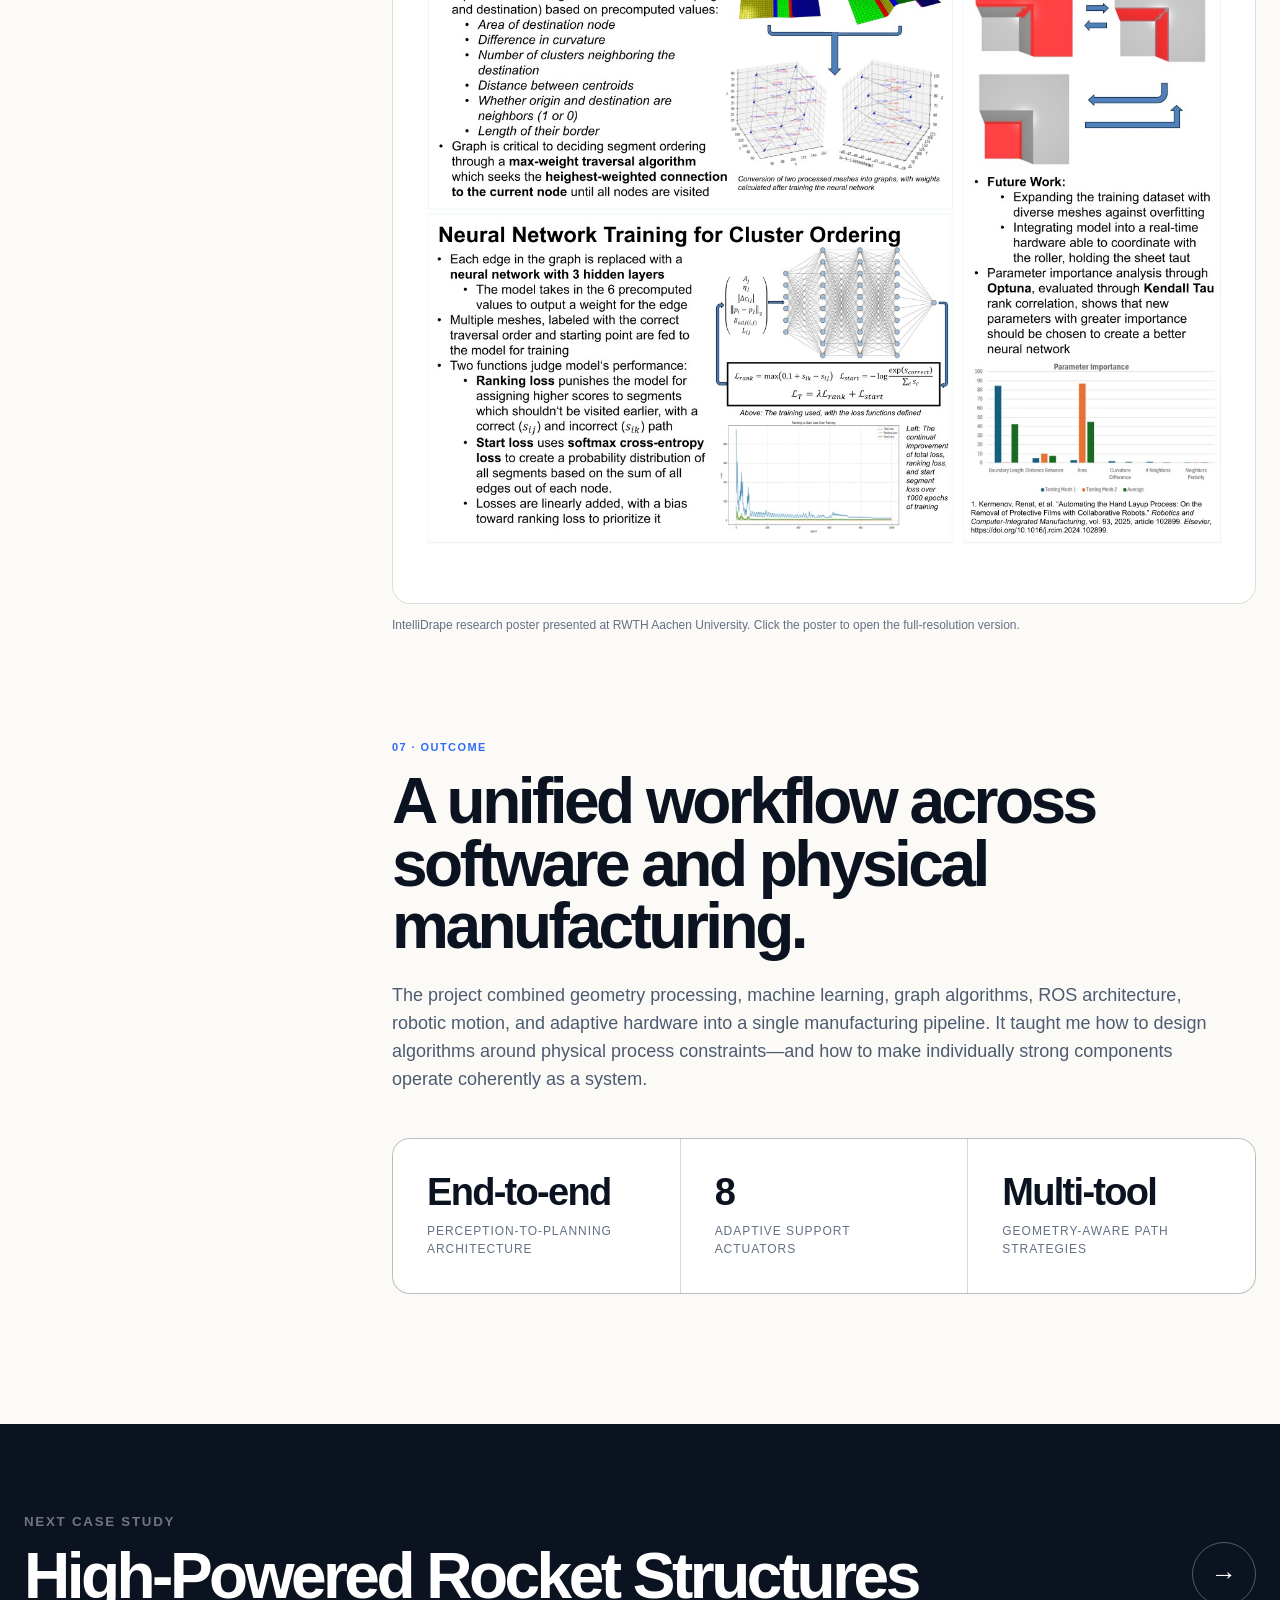
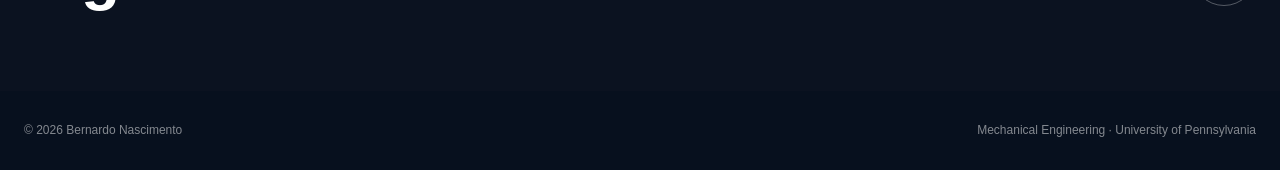
==== commit 581083b3: "Add files via upload" ====
--- a/projects/carbon-fiber.html
+++ b/projects/carbon-fiber.html
@@ -7,7 +7,7 @@
   <link rel="stylesheet" href="../styles.css"><script defer src="../script.js"></script>
 </head>
 <body class="project-page">
-<header class="site-header"><nav class="nav container" aria-label="Primary navigation"><a class="brand" href="../index.html">Bernardo <span>Nascimento</span></a><button class="mobile-toggle" type="button" aria-label="Open navigation" aria-expanded="false"><span></span><span></span></button><div class="nav-links"><a href="../index.html#work">Work</a><a href="../index.html#about">About</a><a href="../index.html#contact">Contact</a><a class="nav-cta" href="mailto:berniebpn@gmail.com">Email me</a></div></nav></header>
+<header class="site-header"><nav class="nav container" aria-label="Primary navigation"><a class="brand" href="../index.html">Bernardo <span>Nascimento</span></a><button class="mobile-toggle" type="button" aria-label="Open navigation" aria-expanded="false"><span></span><span></span></button><div class="nav-links"><a href="../index.html#work">Work</a><a href="../index.html#about">About</a><a href="../index.html#experience">Experience</a><a href="../index.html#contact">Contact</a><a class="nav-cta" href="../index.html#contact">Contact</a></div></nav></header>
 <main>
 <section class="project-hero">
   <div class="project-hero-inner container">
@@ -29,7 +29,7 @@
 </section>
 <section class="project-body">
   <div class="case-grid container">
-    <aside class="case-aside"><h3>Case study</h3><ul><li><a href="#challenge">Challenge</a></li><li><a href="#geometry">Geometry processing</a></li><li><a href="#planning">Sequence planning</a></li><li><a href="#paths">Tool paths</a></li><li><a href="#integration">ROS integration</a></li><li><a href="#results">Results</a></li></ul><div class="aside-tags"><span class="tag">ROS</span><span class="tag">Python</span><span class="tag">Open3D</span><span class="tag">PyTorch</span></div></aside>
+    <aside class="case-aside"><h3>Case study</h3><ul><li><a href="#challenge">Challenge</a></li><li><a href="#geometry">Geometry processing</a></li><li><a href="#planning">Sequence planning</a></li><li><a href="#paths">Tool paths</a></li><li><a href="#integration">ROS integration</a></li><li><a href="#poster">Research poster</a></li><li><a href="#results">Results</a></li></ul><div class="aside-tags"><span class="tag">ROS</span><span class="tag">Python</span><span class="tag">Open3D</span><span class="tag">PyTorch</span></div></aside>
     <div class="case-main">
       <section class="case-section reveal" id="challenge"><span class="section-no">01 · THE CHALLENGE</span><h2>Turn complex 3D geometry into a manufacturable robotic process.</h2><p>Carbon-fiber prepreg must conform to complex mold geometry while avoiding wrinkles, gaps, poor contact, and inefficient robot travel. Automating the process required more than a single trajectory: the system had to understand the mold, divide it into meaningful regions, determine a manufacturing order, select suitable tool motions, and coordinate execution through ROS.</p><div class="contribution-box"><h3>My contribution</h3><ul class="contribution-list"><li>Developed mesh-processing algorithms to segment complex mold geometry into manufacturable regions.</li><li>Represented regions as a weighted graph for sequence planning and manufacturing-aware traversal.</li><li>Trained a pairwise ranking model to predict starting regions and subsequent layup order.</li><li>Developed tool-selection and path-generation logic for flats, edges, corners, holes, and curved regions.</li><li>Built ROS nodes, services, and interfaces connecting perception, planning, and robotic execution.</li><li>Created adaptive control logic and visualization for an eight-actuator mold-support system.</li></ul></div><div class="process-flow"><div class="process-step"><small>01</small><strong>3D perception</strong></div><div class="process-step"><small>02</small><strong>Mesh segmentation</strong></div><div class="process-step"><small>03</small><strong>Sequence planning</strong></div><div class="process-step"><small>04</small><strong>Tool-path generation</strong></div><div class="process-step"><small>05</small><strong>Robot execution</strong></div></div></section>
 
@@ -41,7 +41,9 @@
 
       <section class="case-section reveal" id="integration"><span class="section-no">05 · SYSTEM INTEGRATION</span><h2>Connecting perception, planning, control, and hardware through ROS.</h2><p>I structured the workflow as an integrated set of ROS nodes, topics, services, and actions. Perception data entered the pipeline as a point cloud and mesh; processing services returned segmented geometry; planning components generated region order and tool paths; and the robot interface converted those outputs into executable motion.</p><p>I also developed an adaptive mold-support concept using eight linear actuators. Each actuator responded to the roller’s position through a smooth distance-based weighting function, supporting the mold locally while preserving continuous motion. RViz visualization made actuator state, roller position, and mold alignment visible during development.</p><figure class="figure"><img src="../assets/images/carbon-robot.jpg" alt="Robot executing work over carbon-fiber material"><figcaption>Robotic execution on the carbon-fiber manufacturing platform.</figcaption></figure></section>
 
-      <section class="case-section reveal" id="results"><span class="section-no">06 · OUTCOME</span><h2>A unified workflow across software and physical manufacturing.</h2><p>The project combined geometry processing, machine learning, graph algorithms, ROS architecture, robotic motion, and adaptive hardware into a single manufacturing pipeline. It taught me how to design algorithms around physical process constraints—and how to make individually strong components operate coherently as a system.</p><div class="stats-band"><div class="stat-card"><strong>End-to-end</strong><span>Perception-to-planning architecture</span></div><div class="stat-card"><strong>8</strong><span>Adaptive support actuators</span></div><div class="stat-card"><strong>Multi-tool</strong><span>Geometry-aware path strategies</span></div></div></section>
+      <section class="case-section reveal" id="poster"><span class="section-no">06 · RESEARCH COMMUNICATION</span><h2>The complete IntelliDrape research poster.</h2><p>I presented the mesh-graph representation, pairwise neural-ranking approach, training objectives, results, limitations, and future work in a single technical poster. The poster connects the algorithmic decisions to the larger goal of automating a labor-intensive composite-manufacturing process.</p><div class="resource-actions"><a class="resource-btn" href="../assets/documents/intellidrape-research-poster.jpg" target="_blank" rel="noopener">Open full-resolution poster <span>↗</span></a></div><figure class="figure poster-figure"><a href="../assets/documents/intellidrape-research-poster.jpg" target="_blank" rel="noopener"><img src="../assets/documents/intellidrape-research-poster.jpg" alt="IntelliDrape research poster on mesh graph representation and neural-network segment ordering"></a><figcaption>IntelliDrape research poster presented at RWTH Aachen University. Click the poster to open the full-resolution version.</figcaption></figure></section>
+
+      <section class="case-section reveal" id="results"><span class="section-no">07 · OUTCOME</span><h2>A unified workflow across software and physical manufacturing.</h2><p>The project combined geometry processing, machine learning, graph algorithms, ROS architecture, robotic motion, and adaptive hardware into a single manufacturing pipeline. It taught me how to design algorithms around physical process constraints—and how to make individually strong components operate coherently as a system.</p><div class="stats-band"><div class="stat-card"><strong>End-to-end</strong><span>Perception-to-planning architecture</span></div><div class="stat-card"><strong>8</strong><span>Adaptive support actuators</span></div><div class="stat-card"><strong>Multi-tool</strong><span>Geometry-aware path strategies</span></div></div></section>
     </div>
   </div>
 </section>
--- a/styles.css
+++ b/styles.css
@@ -268,13 +268,14 @@
 .more-work { background: var(--ink); color:white; }
 .more-work .section-copy, .more-work .section-index { color:rgba(255,255,255,.53); }
 .more-grid { display:grid; grid-template-columns:repeat(3,1fr); gap:18px; }
-.small-project { overflow:hidden; border:1px solid var(--line-light); border-radius:18px; background:rgba(255,255,255,.035); transition:transform .25s ease, border-color .25s ease; }
+.small-project { display:block; overflow:hidden; border:1px solid var(--line-light); border-radius:18px; background:rgba(255,255,255,.035); transition:transform .25s ease, border-color .25s ease; }
 .small-project:hover { transform:translateY(-5px); border-color:rgba(115,160,255,.5); }
 .small-project img { width:100%; aspect-ratio:1.42; object-fit:cover; background:white; }
 .small-project-body { padding:26px; }
 .small-project-body span { color:var(--accent-2); font-size:11px; font-weight:800; letter-spacing:.1em; text-transform:uppercase; }
 .small-project-body h3 { margin:12px 0 0; font-size:23px; letter-spacing:-.035em; }
 .small-project-body p { margin:12px 0 0; color:rgba(255,255,255,.55); font-size:14px; }
+.small-project-body b { display:inline-flex; margin-top:22px; color:white; font-size:13px; letter-spacing:.01em; }
 
 /* About */
 .about-section { background:var(--paper); }
@@ -297,6 +298,45 @@
 .contact-actions { display:flex; flex-direction:column; gap:12px; min-width:190px; }
 .footer { background:#07101e; color:rgba(255,255,255,.5); padding:30px 0; font-size:12px; }
 .footer-inner { display:flex; justify-content:space-between; gap:30px; flex-wrap:wrap; }
+
+
+
+/* Experience */
+.experience-section { background:var(--paper-2); }
+.experience-grid { display:grid; grid-template-columns:.92fr 1.08fr; gap:70px; align-items:start; }
+.timeline { border-top:1px solid var(--line); }
+.timeline-item { position:relative; padding:25px 0 25px 28px; border-bottom:1px solid var(--line); }
+.timeline-item::before { content:""; position:absolute; left:0; top:33px; width:8px; height:8px; border-radius:50%; background:var(--accent); box-shadow:0 0 0 6px var(--accent-soft); }
+.timeline-item span { color:var(--accent); font-size:11px; font-weight:800; text-transform:uppercase; letter-spacing:.1em; }
+.timeline-item h3 { margin:9px 0 0; font-size:21px; letter-spacing:-.025em; }
+.timeline-item p { margin:5px 0 0; color:var(--muted); font-size:14px; }
+.experience-photo { margin:0; }
+.experience-photo img { width:100%; border-radius:var(--radius); box-shadow:var(--shadow); }
+.experience-photo figcaption { color:var(--muted); font-size:12px; margin-top:12px; }
+
+/* Contact details */
+.btn-outline-light { color:white; border:1px solid rgba(255,255,255,.42); background:transparent; }
+.btn-outline-light:hover { background:rgba(255,255,255,.1); }
+.email-list { display:grid; grid-template-columns:repeat(2,minmax(0,1fr)); gap:12px; margin-top:34px; max-width:780px; }
+.email-card { position:relative; padding:18px 68px 18px 18px; border:1px solid rgba(255,255,255,.28); border-radius:15px; background:rgba(255,255,255,.09); }
+.email-card span { display:block; color:rgba(255,255,255,.62); font-size:10px; font-weight:800; letter-spacing:.11em; text-transform:uppercase; }
+.email-card a { display:inline-block; margin-top:5px; font-size:16px; font-weight:760; word-break:break-word; }
+.copy-email { position:absolute; right:10px; top:50%; transform:translateY(-50%); border:1px solid rgba(255,255,255,.28); border-radius:999px; padding:7px 11px; color:white; background:rgba(255,255,255,.08); cursor:pointer; font-size:11px; font-weight:800; }
+.copy-email:hover { background:white; color:var(--accent); }
+.contact-section .email-note { margin-top:12px; font-size:12px; color:rgba(255,255,255,.62); }
+
+/* Project resources, poster, and PDF */
+.resource-actions { display:flex; flex-wrap:wrap; gap:12px; margin-top:28px; }
+.resource-btn { display:inline-flex; align-items:center; justify-content:center; gap:9px; min-height:48px; padding:0 18px; border-radius:999px; background:var(--accent); color:white; font-size:13px; font-weight:800; transition:transform .2s ease, background .2s ease; }
+.resource-btn:hover { transform:translateY(-2px); background:#205fe8; }
+.resource-btn.secondary { background:transparent; color:var(--ink); border:1px solid var(--line); }
+.resource-btn.light { background:white; color:var(--ink); }
+.resource-btn.ghost { background:rgba(255,255,255,.05); border:1px solid rgba(255,255,255,.3); color:white; }
+.hero-resources { margin-top:34px; }
+.poster-figure { max-width:920px; }
+.poster-figure img { max-height:none; object-fit:contain; }
+.pdf-frame { margin-top:34px; border:1px solid var(--line); border-radius:18px; overflow:hidden; background:white; box-shadow:var(--shadow); }
+.pdf-frame iframe { display:block; width:100%; height:760px; border:0; }
 
 /* Project pages */
 .project-page { background: var(--paper-2); }
@@ -428,6 +468,8 @@
   .about-grid { grid-template-columns:1fr; }
   .about-photo { max-width:480px; }
   .contact-grid { grid-template-columns:1fr; }
+  .experience-grid { grid-template-columns:1fr; }
+  .email-list { grid-template-columns:1fr; }
   .contact-actions { flex-direction:row; flex-wrap:wrap; }
   .project-hero { padding-top:128px; }
   .project-meta-row { grid-template-columns:1fr 1fr; }
@@ -461,4 +503,6 @@
   .project-hero-media .stack { grid-template-columns:1fr; }
   .project-hero-media .stack img { height:220px; }
   .contribution-box { padding:30px 24px; }
-}
+  .pdf-frame iframe { height:520px; }
+  .email-card { padding-right:62px; }
+}
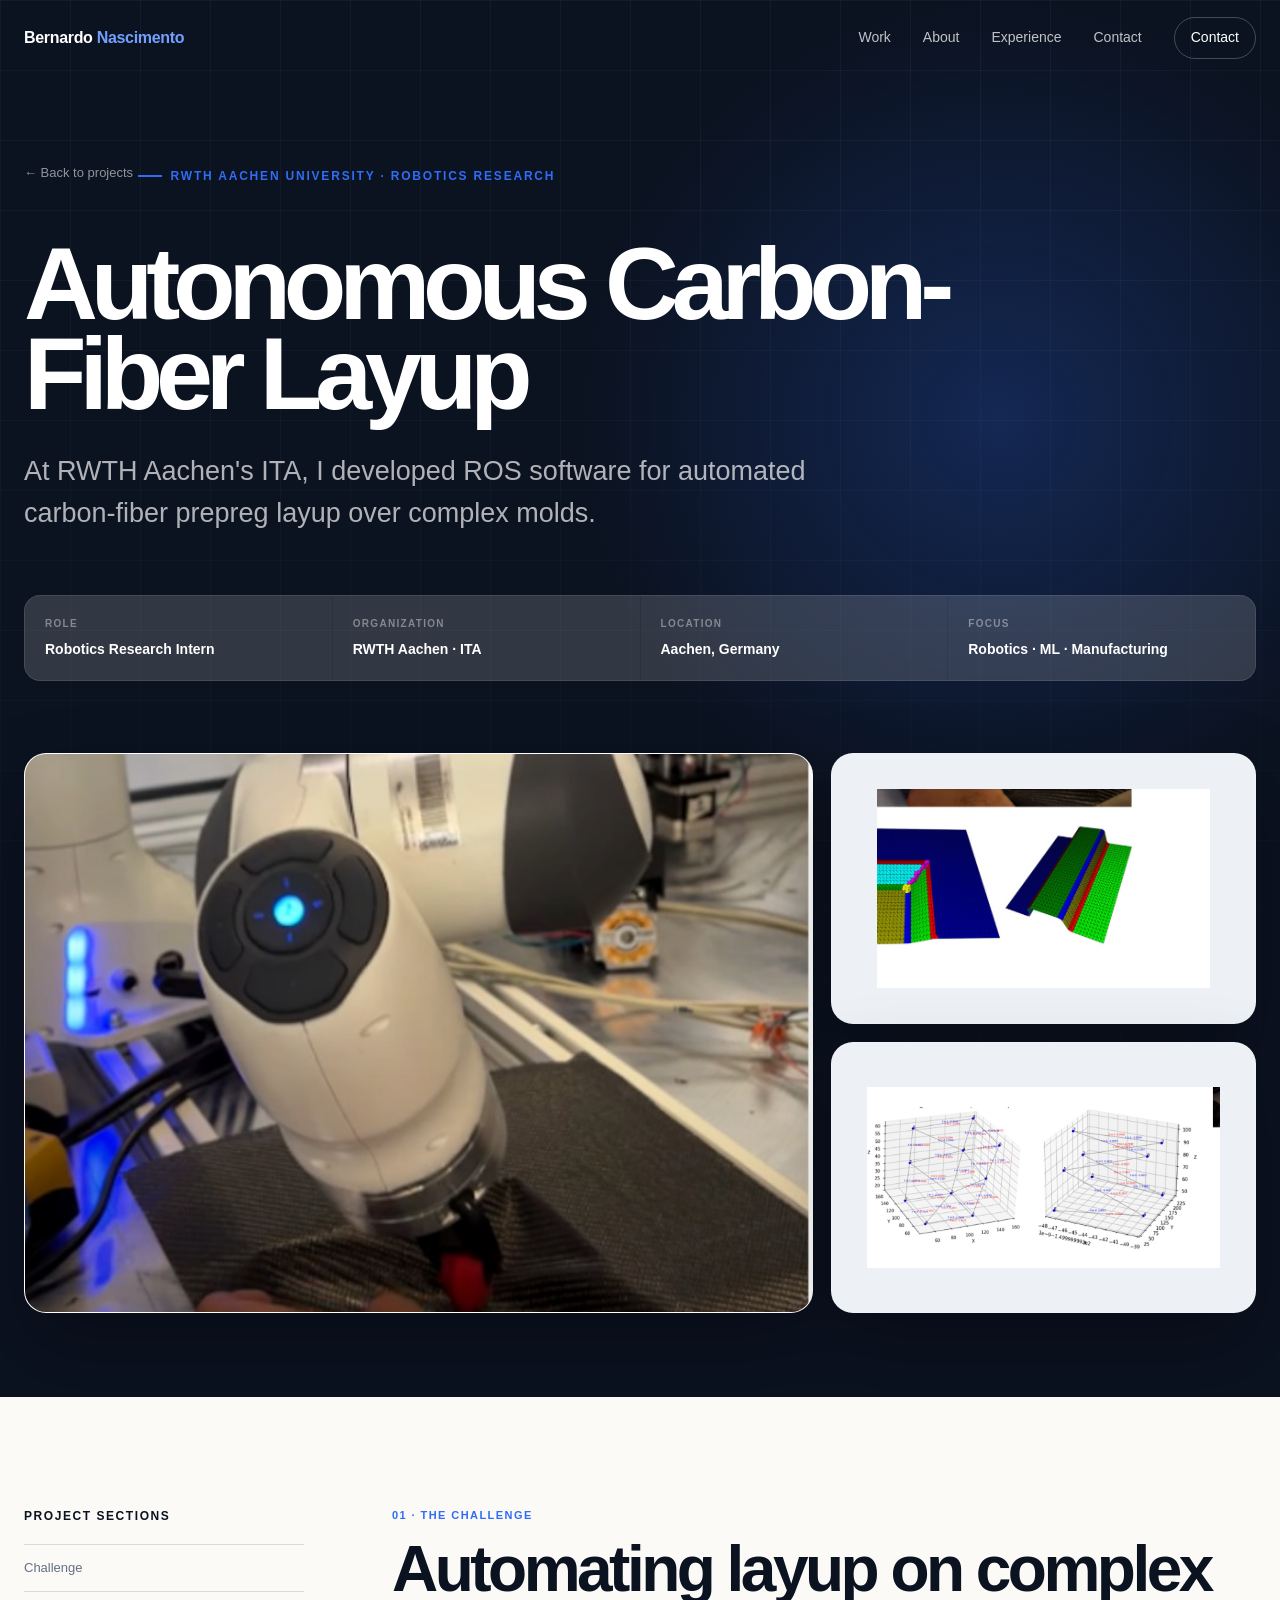
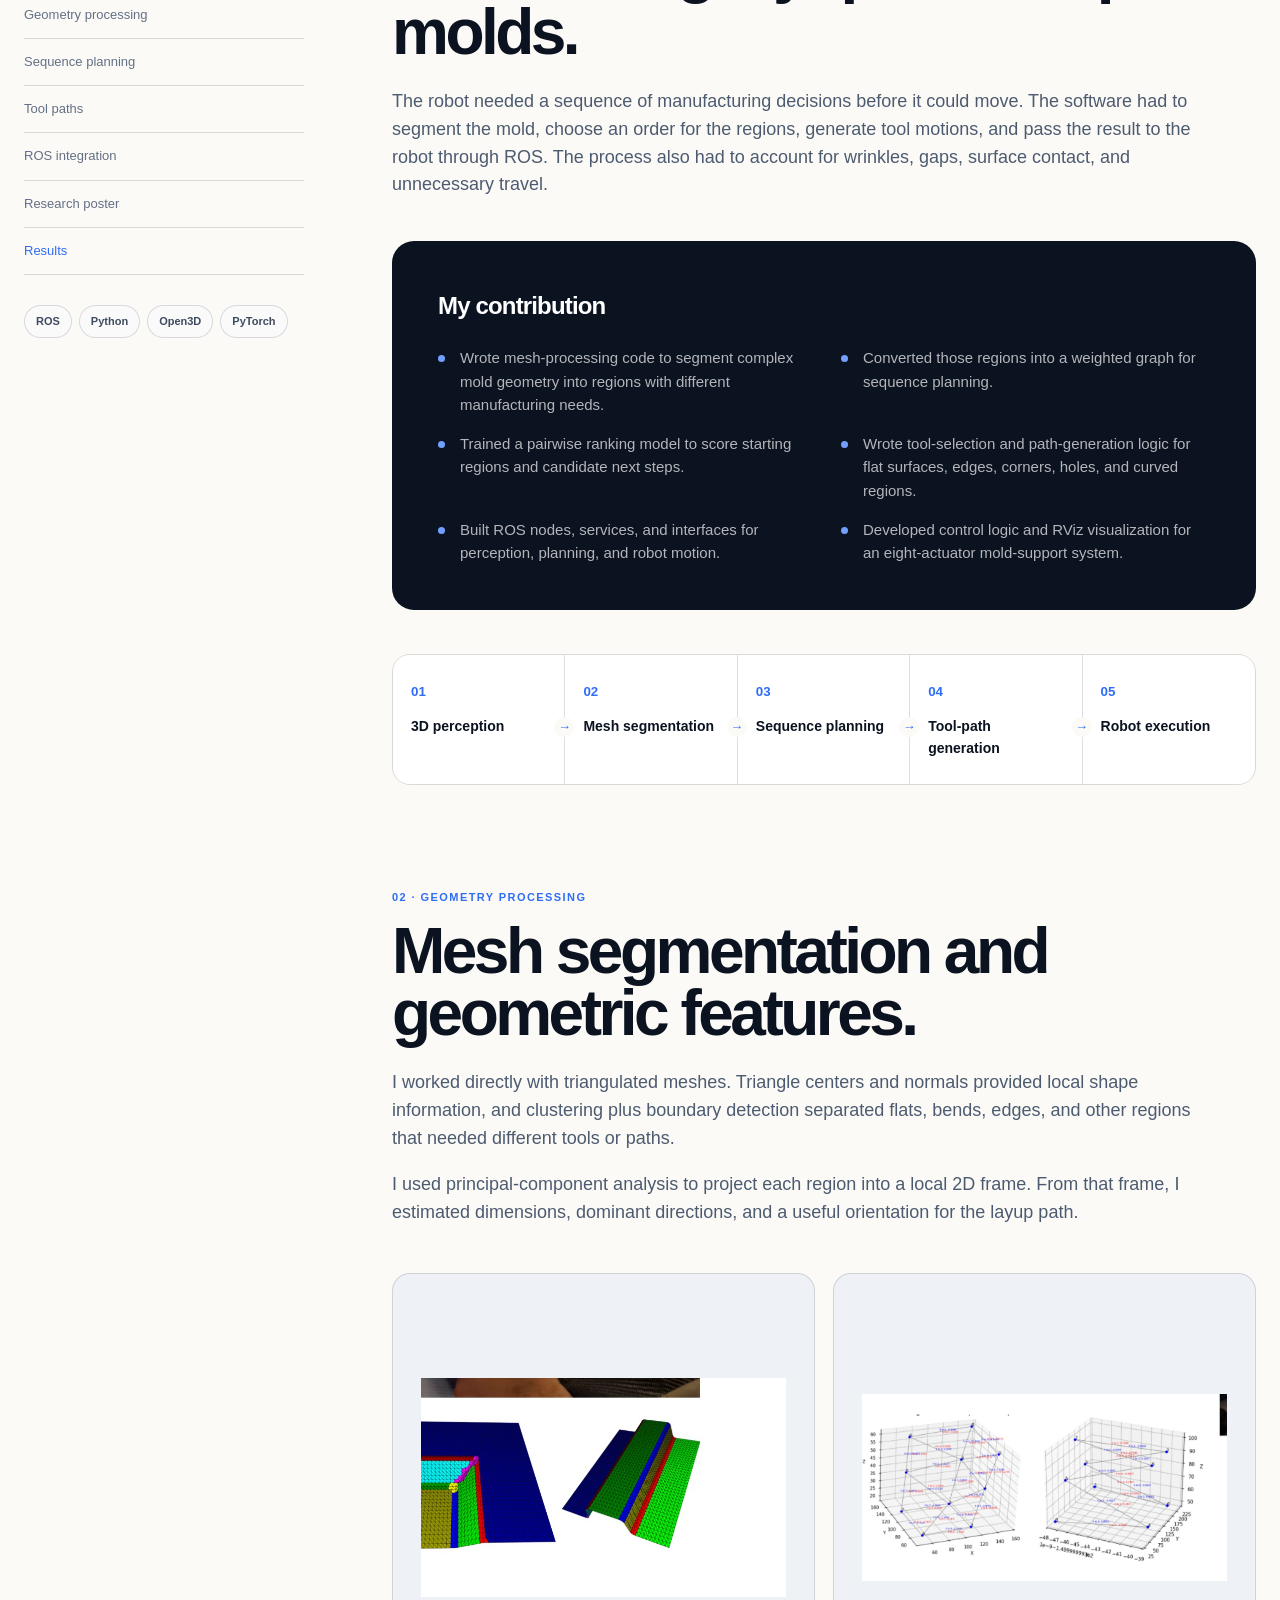
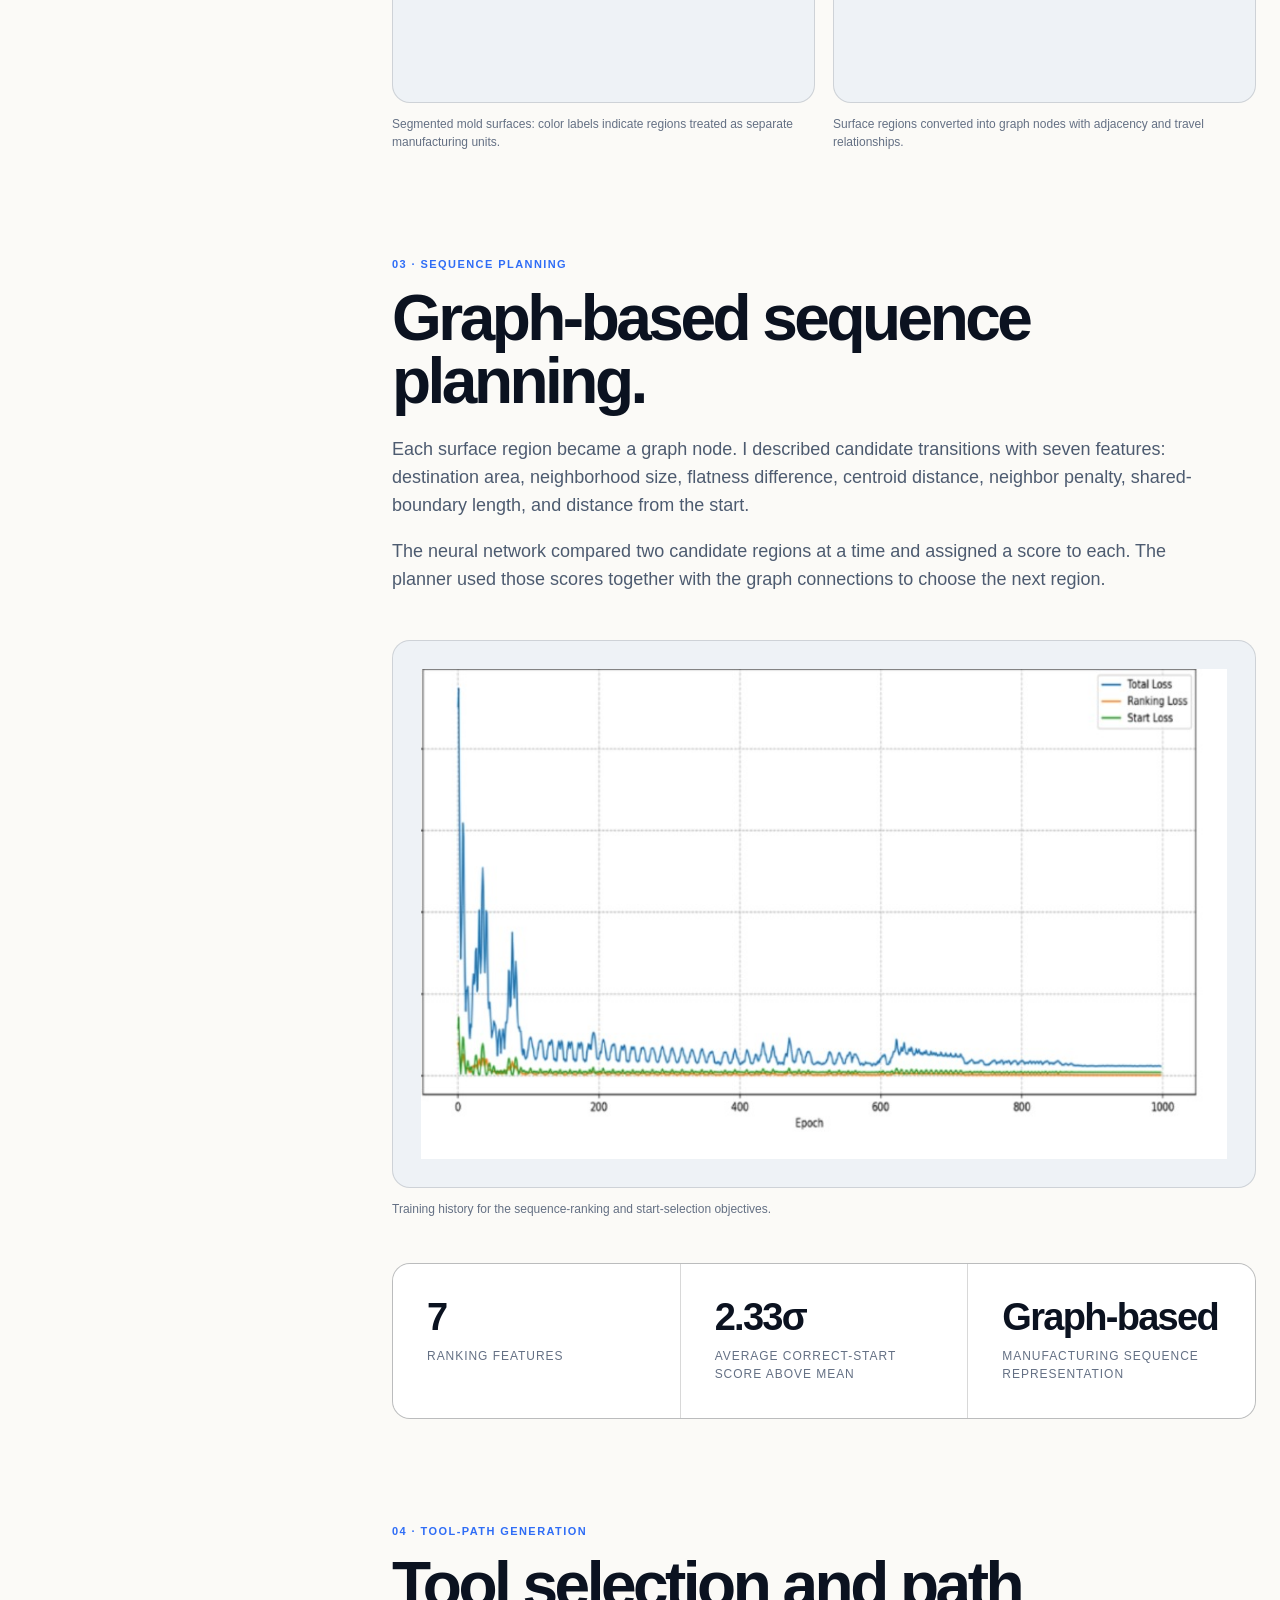
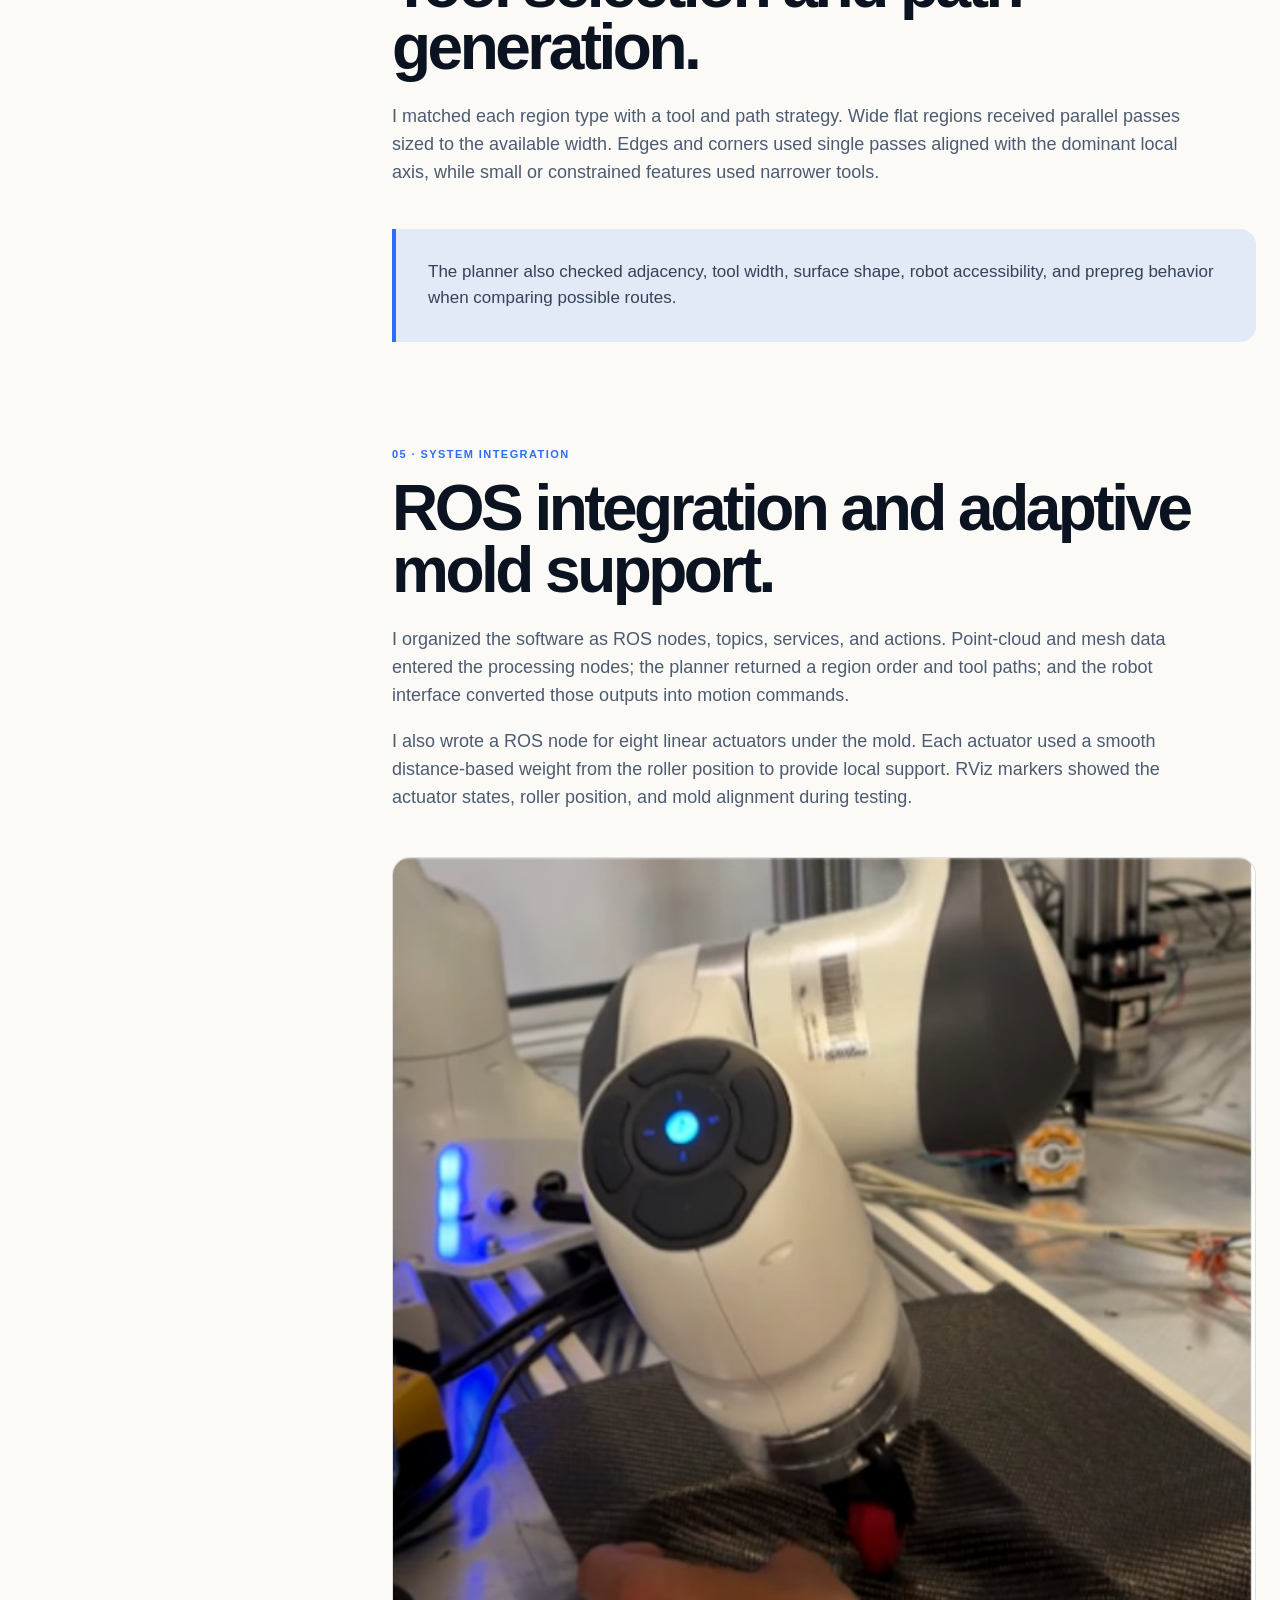
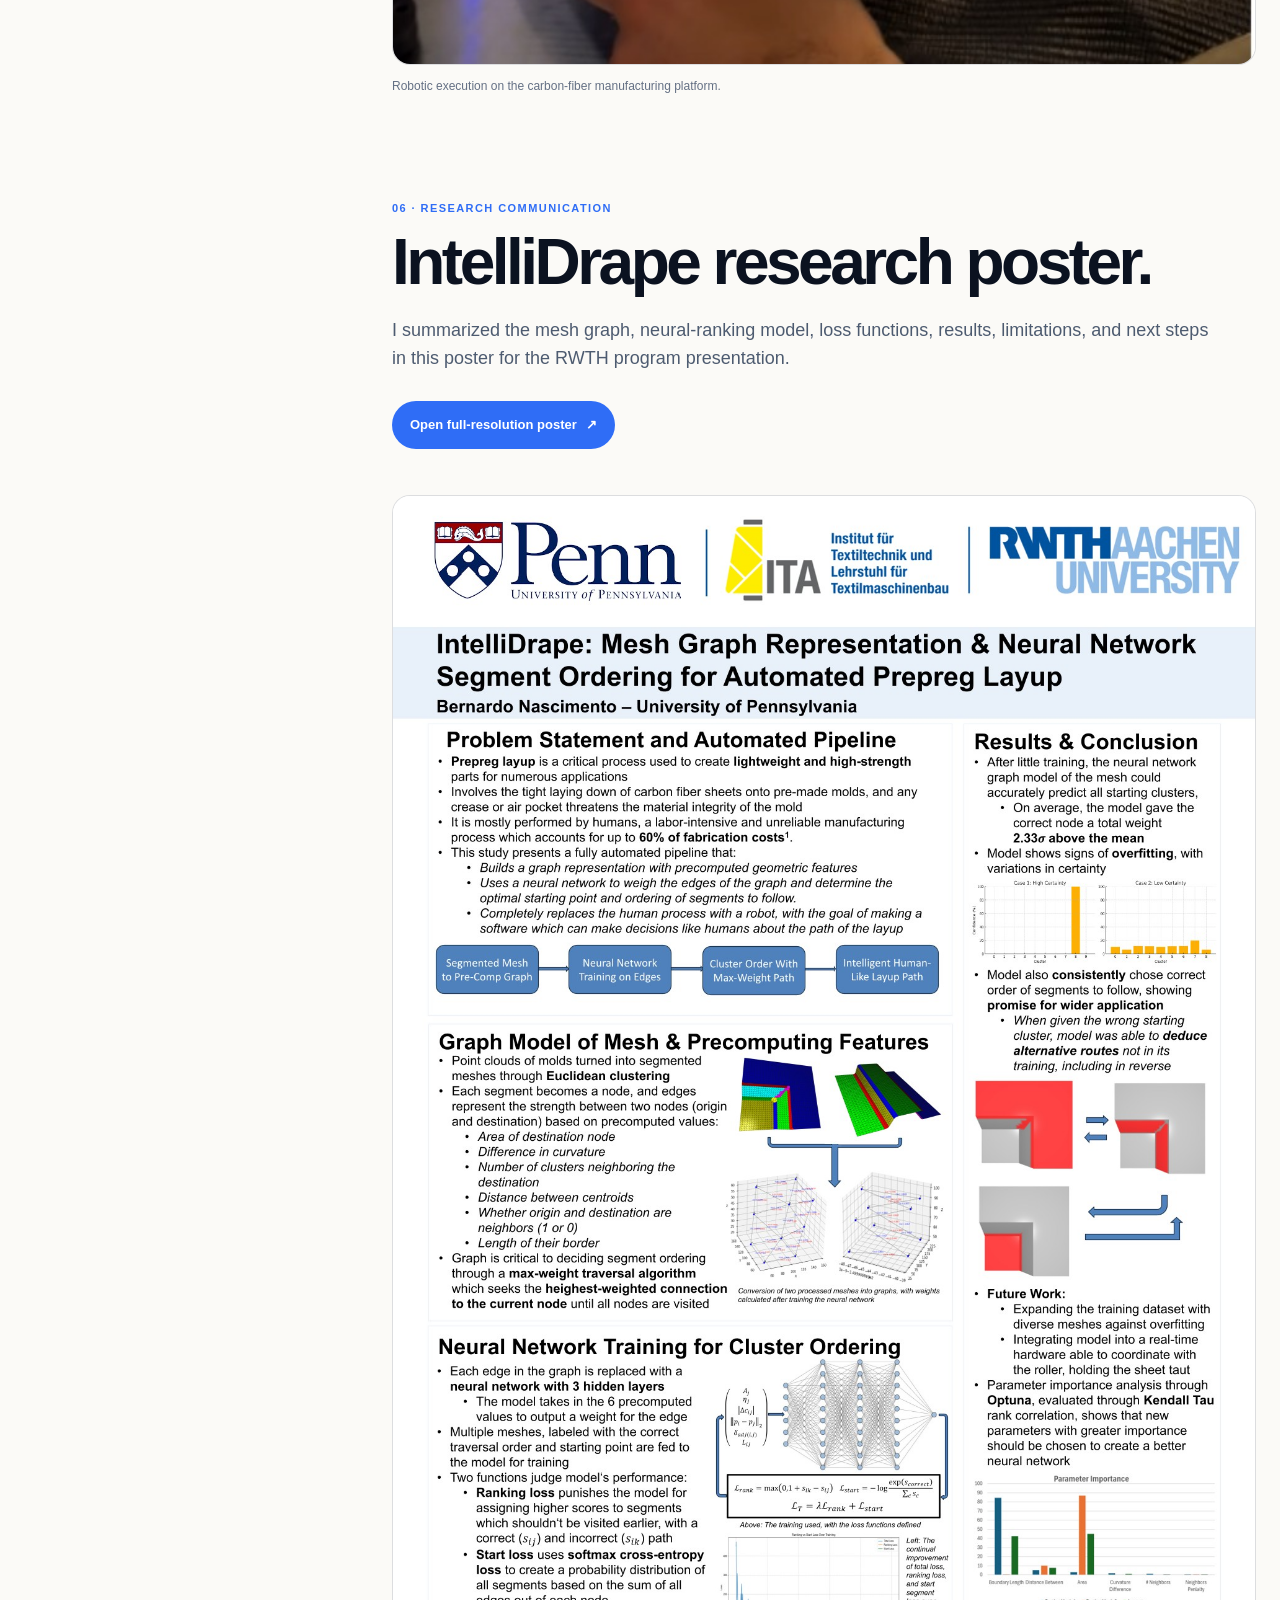
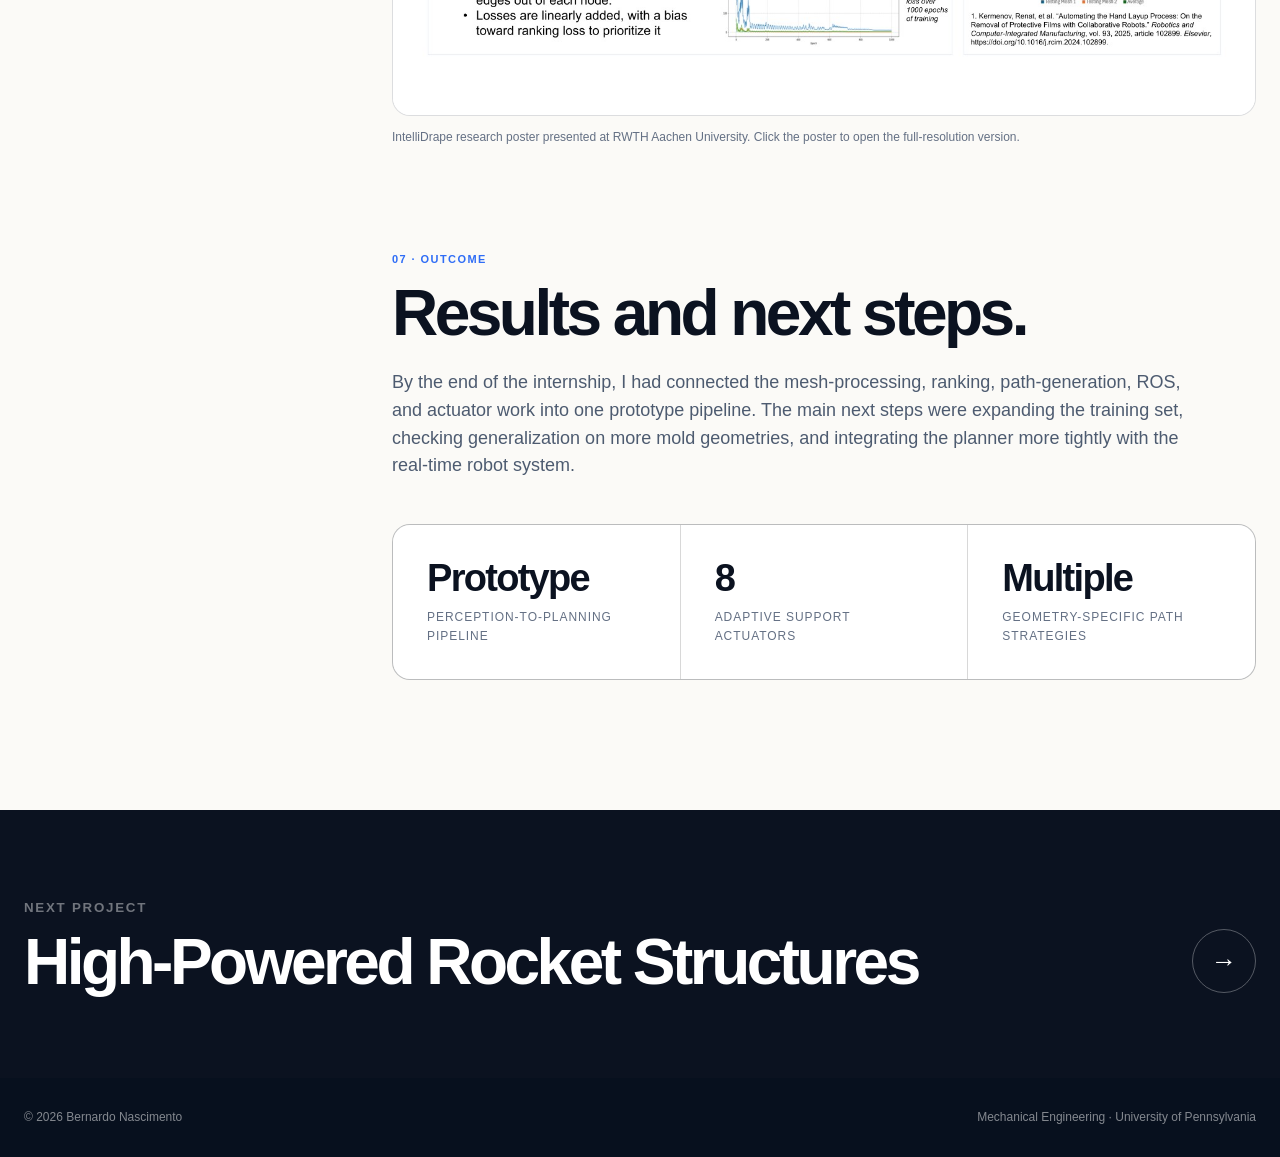
==== commit 9953d066: "Add files via upload" ====
--- a/projects/carbon-fiber.html
+++ b/projects/carbon-fiber.html
@@ -2,8 +2,8 @@
 <html lang="en">
 <head>
   <meta charset="utf-8"><meta name="viewport" content="width=device-width, initial-scale=1">
-  <meta name="description" content="Autonomous carbon-fiber layup case study by Bernardo Nascimento: ROS, mesh processing, path planning, machine learning, and robotic manufacturing.">
-  <title>Autonomous Carbon-Fiber Layup — Bernardo Nascimento</title>
+  <meta name="description" content="Robotics research by Bernardo Nascimento at RWTH Aachen involving ROS, mesh processing, graph-based sequence planning, machine learning, and carbon-fiber layup.">
+  <title>Autonomous Carbon-Fiber Layup | Bernardo Nascimento</title>
   <link rel="stylesheet" href="../styles.css"><script defer src="../script.js"></script>
 </head>
 <body class="project-page">
@@ -11,10 +11,10 @@
 <main>
 <section class="project-hero">
   <div class="project-hero-inner container">
-    <a class="back-link" href="../index.html#work">← Back to selected work</a>
+    <a class="back-link" href="../index.html#work">← Back to projects</a>
     <p class="eyebrow">RWTH Aachen University · Robotics Research</p>
     <h1>Autonomous Carbon-Fiber Layup</h1>
-    <p class="lead">An integrated ROS pipeline for geometry processing, manufacturing-sequence planning, tool-path generation, and robotic carbon-fiber layup over complex mold surfaces.</p>
+    <p class="lead">At RWTH Aachen's ITA, I developed ROS software for automated carbon-fiber prepreg layup over complex molds.</p>
     <div class="project-meta-row">
       <div class="project-meta"><span>Role</span><strong>Robotics Research Intern</strong></div>
       <div class="project-meta"><span>Organization</span><strong>RWTH Aachen · ITA</strong></div>
@@ -29,25 +29,25 @@
 </section>
 <section class="project-body">
   <div class="case-grid container">
-    <aside class="case-aside"><h3>Case study</h3><ul><li><a href="#challenge">Challenge</a></li><li><a href="#geometry">Geometry processing</a></li><li><a href="#planning">Sequence planning</a></li><li><a href="#paths">Tool paths</a></li><li><a href="#integration">ROS integration</a></li><li><a href="#poster">Research poster</a></li><li><a href="#results">Results</a></li></ul><div class="aside-tags"><span class="tag">ROS</span><span class="tag">Python</span><span class="tag">Open3D</span><span class="tag">PyTorch</span></div></aside>
+    <aside class="case-aside"><h3>Project sections</h3><ul><li><a href="#challenge">Challenge</a></li><li><a href="#geometry">Geometry processing</a></li><li><a href="#planning">Sequence planning</a></li><li><a href="#paths">Tool paths</a></li><li><a href="#integration">ROS integration</a></li><li><a href="#poster">Research poster</a></li><li><a href="#results">Results</a></li></ul><div class="aside-tags"><span class="tag">ROS</span><span class="tag">Python</span><span class="tag">Open3D</span><span class="tag">PyTorch</span></div></aside>
     <div class="case-main">
-      <section class="case-section reveal" id="challenge"><span class="section-no">01 · THE CHALLENGE</span><h2>Turn complex 3D geometry into a manufacturable robotic process.</h2><p>Carbon-fiber prepreg must conform to complex mold geometry while avoiding wrinkles, gaps, poor contact, and inefficient robot travel. Automating the process required more than a single trajectory: the system had to understand the mold, divide it into meaningful regions, determine a manufacturing order, select suitable tool motions, and coordinate execution through ROS.</p><div class="contribution-box"><h3>My contribution</h3><ul class="contribution-list"><li>Developed mesh-processing algorithms to segment complex mold geometry into manufacturable regions.</li><li>Represented regions as a weighted graph for sequence planning and manufacturing-aware traversal.</li><li>Trained a pairwise ranking model to predict starting regions and subsequent layup order.</li><li>Developed tool-selection and path-generation logic for flats, edges, corners, holes, and curved regions.</li><li>Built ROS nodes, services, and interfaces connecting perception, planning, and robotic execution.</li><li>Created adaptive control logic and visualization for an eight-actuator mold-support system.</li></ul></div><div class="process-flow"><div class="process-step"><small>01</small><strong>3D perception</strong></div><div class="process-step"><small>02</small><strong>Mesh segmentation</strong></div><div class="process-step"><small>03</small><strong>Sequence planning</strong></div><div class="process-step"><small>04</small><strong>Tool-path generation</strong></div><div class="process-step"><small>05</small><strong>Robot execution</strong></div></div></section>
+      <section class="case-section reveal" id="challenge"><span class="section-no">01 · THE CHALLENGE</span><h2>Automating layup on complex molds.</h2><p>The robot needed a sequence of manufacturing decisions before it could move. The software had to segment the mold, choose an order for the regions, generate tool motions, and pass the result to the robot through ROS. The process also had to account for wrinkles, gaps, surface contact, and unnecessary travel.</p><div class="contribution-box"><h3>My contribution</h3><ul class="contribution-list"><li>Wrote mesh-processing code to segment complex mold geometry into regions with different manufacturing needs.</li><li>Converted those regions into a weighted graph for sequence planning.</li><li>Trained a pairwise ranking model to score starting regions and candidate next steps.</li><li>Wrote tool-selection and path-generation logic for flat surfaces, edges, corners, holes, and curved regions.</li><li>Built ROS nodes, services, and interfaces for perception, planning, and robot motion.</li><li>Developed control logic and RViz visualization for an eight-actuator mold-support system.</li></ul></div><div class="process-flow"><div class="process-step"><small>01</small><strong>3D perception</strong></div><div class="process-step"><small>02</small><strong>Mesh segmentation</strong></div><div class="process-step"><small>03</small><strong>Sequence planning</strong></div><div class="process-step"><small>04</small><strong>Tool-path generation</strong></div><div class="process-step"><small>05</small><strong>Robot execution</strong></div></div></section>
 
-      <section class="case-section reveal" id="geometry"><span class="section-no">02 · SURFACE UNDERSTANDING</span><h2>Extracting manufacturing structure from triangulated geometry.</h2><p>I developed a geometry-processing workflow that worked directly with triangulated meshes. Triangle centers and normals supported local surface analysis, while clustering and boundary detection separated broad flats, bends, edges, and other regions with distinct manufacturing requirements.</p><p>Principal-component analysis projected local geometry into a stable 2D frame for extracting region dimensions, dominant directions, and path orientation. The result was a representation that preserved both shape and manufacturing context.</p><div class="figure-grid"><figure class="figure"><img class="contain" src="../assets/images/carbon-mesh.jpg" alt="Color-coded segmented mesh regions"><figcaption>Segmented mold surfaces: color labels indicate regions treated as separate manufacturing units.</figcaption></figure><figure class="figure"><img class="contain" src="../assets/images/carbon-graphs.jpg" alt="Weighted graphs generated from mesh regions"><figcaption>Surface regions converted into graph nodes with adjacency and travel relationships.</figcaption></figure></div></section>
+      <section class="case-section reveal" id="geometry"><span class="section-no">02 · GEOMETRY PROCESSING</span><h2>Mesh segmentation and geometric features.</h2><p>I worked directly with triangulated meshes. Triangle centers and normals provided local shape information, and clustering plus boundary detection separated flats, bends, edges, and other regions that needed different tools or paths.</p><p>I used principal-component analysis to project each region into a local 2D frame. From that frame, I estimated dimensions, dominant directions, and a useful orientation for the layup path.</p><div class="figure-grid"><figure class="figure"><img class="contain" src="../assets/images/carbon-mesh.jpg" alt="Color-coded segmented mesh regions"><figcaption>Segmented mold surfaces: color labels indicate regions treated as separate manufacturing units.</figcaption></figure><figure class="figure"><img class="contain" src="../assets/images/carbon-graphs.jpg" alt="Weighted graphs generated from mesh regions"><figcaption>Surface regions converted into graph nodes with adjacency and travel relationships.</figcaption></figure></div></section>
 
-      <section class="case-section reveal" id="planning"><span class="section-no">03 · SEQUENCE PLANNING</span><h2>Learning which region should come next.</h2><p>Each surface region became a graph node. Candidate transitions were described using geometric and manufacturing features including region area, neighborhood size, flatness, travel distance, shared-boundary length, distance from the start, and penalties associated with leaving nearby regions unfinished.</p><p>I trained a pairwise neural-ranking model to compare candidate regions rather than predict a full sequence in one step. This allowed the planner to score feasible alternatives at each decision point while incorporating graph structure and manufacturing constraints.</p><figure class="figure"><img class="contain" src="../assets/images/carbon-training.jpg" alt="Training loss plot for the pairwise ranking model"><figcaption>Training history for the sequence-ranking and start-selection objectives.</figcaption></figure><div class="stats-band"><div class="stat-card"><strong>7</strong><span>Ranking features</span></div><div class="stat-card"><strong>2.33σ</strong><span>Average correct-start score above mean</span></div><div class="stat-card"><strong>Graph-based</strong><span>Manufacturing sequence representation</span></div></div></section>
+      <section class="case-section reveal" id="planning"><span class="section-no">03 · SEQUENCE PLANNING</span><h2>Graph-based sequence planning.</h2><p>Each surface region became a graph node. I described candidate transitions with seven features: destination area, neighborhood size, flatness difference, centroid distance, neighbor penalty, shared-boundary length, and distance from the start.</p><p>The neural network compared two candidate regions at a time and assigned a score to each. The planner used those scores together with the graph connections to choose the next region.</p><figure class="figure"><img class="contain" src="../assets/images/carbon-training.jpg" alt="Training loss plot for the pairwise ranking model"><figcaption>Training history for the sequence-ranking and start-selection objectives.</figcaption></figure><div class="stats-band"><div class="stat-card"><strong>7</strong><span>Ranking features</span></div><div class="stat-card"><strong>2.33σ</strong><span>Average correct-start score above mean</span></div><div class="stat-card"><strong>Graph-based</strong><span>Manufacturing sequence representation</span></div></div></section>
 
-      <section class="case-section reveal" id="paths"><span class="section-no">04 · TOOL-PATH GENERATION</span><h2>Different surfaces require different physical interactions.</h2><p>The planner mapped geometric region types to suitable tooling and path strategies. Broad flat areas received multiple parallel strokes sized to the available width, while edges and corners used focused single-pass paths aligned with the dominant local axis. Small or constrained features received specialized tools and contact strategies.</p><div class="callout">The goal was not simply to find the shortest route. The path had to respect adjacency, tool width, surface shape, robot accessibility, and the physical behavior of carbon-fiber prepreg.</div></section>
+      <section class="case-section reveal" id="paths"><span class="section-no">04 · TOOL-PATH GENERATION</span><h2>Tool selection and path generation.</h2><p>I matched each region type with a tool and path strategy. Wide flat regions received parallel passes sized to the available width. Edges and corners used single passes aligned with the dominant local axis, while small or constrained features used narrower tools.</p><div class="callout">The planner also checked adjacency, tool width, surface shape, robot accessibility, and prepreg behavior when comparing possible routes.</div></section>
 
-      <section class="case-section reveal" id="integration"><span class="section-no">05 · SYSTEM INTEGRATION</span><h2>Connecting perception, planning, control, and hardware through ROS.</h2><p>I structured the workflow as an integrated set of ROS nodes, topics, services, and actions. Perception data entered the pipeline as a point cloud and mesh; processing services returned segmented geometry; planning components generated region order and tool paths; and the robot interface converted those outputs into executable motion.</p><p>I also developed an adaptive mold-support concept using eight linear actuators. Each actuator responded to the roller’s position through a smooth distance-based weighting function, supporting the mold locally while preserving continuous motion. RViz visualization made actuator state, roller position, and mold alignment visible during development.</p><figure class="figure"><img src="../assets/images/carbon-robot.jpg" alt="Robot executing work over carbon-fiber material"><figcaption>Robotic execution on the carbon-fiber manufacturing platform.</figcaption></figure></section>
+      <section class="case-section reveal" id="integration"><span class="section-no">05 · SYSTEM INTEGRATION</span><h2>ROS integration and adaptive mold support.</h2><p>I organized the software as ROS nodes, topics, services, and actions. Point-cloud and mesh data entered the processing nodes; the planner returned a region order and tool paths; and the robot interface converted those outputs into motion commands.</p><p>I also wrote a ROS node for eight linear actuators under the mold. Each actuator used a smooth distance-based weight from the roller position to provide local support. RViz markers showed the actuator states, roller position, and mold alignment during testing.</p><figure class="figure"><img src="../assets/images/carbon-robot.jpg" alt="Robot executing work over carbon-fiber material"><figcaption>Robotic execution on the carbon-fiber manufacturing platform.</figcaption></figure></section>
 
-      <section class="case-section reveal" id="poster"><span class="section-no">06 · RESEARCH COMMUNICATION</span><h2>The complete IntelliDrape research poster.</h2><p>I presented the mesh-graph representation, pairwise neural-ranking approach, training objectives, results, limitations, and future work in a single technical poster. The poster connects the algorithmic decisions to the larger goal of automating a labor-intensive composite-manufacturing process.</p><div class="resource-actions"><a class="resource-btn" href="../assets/documents/intellidrape-research-poster.jpg" target="_blank" rel="noopener">Open full-resolution poster <span>↗</span></a></div><figure class="figure poster-figure"><a href="../assets/documents/intellidrape-research-poster.jpg" target="_blank" rel="noopener"><img src="../assets/documents/intellidrape-research-poster.jpg" alt="IntelliDrape research poster on mesh graph representation and neural-network segment ordering"></a><figcaption>IntelliDrape research poster presented at RWTH Aachen University. Click the poster to open the full-resolution version.</figcaption></figure></section>
+      <section class="case-section reveal" id="poster"><span class="section-no">06 · RESEARCH COMMUNICATION</span><h2>IntelliDrape research poster.</h2><p>I summarized the mesh graph, neural-ranking model, loss functions, results, limitations, and next steps in this poster for the RWTH program presentation.</p><div class="resource-actions"><a class="resource-btn" href="../assets/documents/intellidrape-research-poster.jpg" target="_blank" rel="noopener">Open full-resolution poster <span>↗</span></a></div><figure class="figure poster-figure"><a href="../assets/documents/intellidrape-research-poster.jpg" target="_blank" rel="noopener"><img src="../assets/documents/intellidrape-research-poster.jpg" alt="IntelliDrape research poster on mesh graph representation and neural-network segment ordering"></a><figcaption>IntelliDrape research poster presented at RWTH Aachen University. Click the poster to open the full-resolution version.</figcaption></figure></section>
 
-      <section class="case-section reveal" id="results"><span class="section-no">07 · OUTCOME</span><h2>A unified workflow across software and physical manufacturing.</h2><p>The project combined geometry processing, machine learning, graph algorithms, ROS architecture, robotic motion, and adaptive hardware into a single manufacturing pipeline. It taught me how to design algorithms around physical process constraints—and how to make individually strong components operate coherently as a system.</p><div class="stats-band"><div class="stat-card"><strong>End-to-end</strong><span>Perception-to-planning architecture</span></div><div class="stat-card"><strong>8</strong><span>Adaptive support actuators</span></div><div class="stat-card"><strong>Multi-tool</strong><span>Geometry-aware path strategies</span></div></div></section>
+      <section class="case-section reveal" id="results"><span class="section-no">07 · OUTCOME</span><h2>Results and next steps.</h2><p>By the end of the internship, I had connected the mesh-processing, ranking, path-generation, ROS, and actuator work into one prototype pipeline. The main next steps were expanding the training set, checking generalization on more mold geometries, and integrating the planner more tightly with the real-time robot system.</p><div class="stats-band"><div class="stat-card"><strong>Prototype</strong><span>Perception-to-planning pipeline</span></div><div class="stat-card"><strong>8</strong><span>Adaptive support actuators</span></div><div class="stat-card"><strong>Multiple</strong><span>Geometry-specific path strategies</span></div></div></section>
     </div>
   </div>
 </section>
-<section class="project-next"><a href="rocketry.html"><div class="project-next-inner container"><div><small>Next case study</small><h2>High-Powered Rocket Structures</h2></div><span class="next-circle">→</span></div></a></section>
+<section class="project-next"><a href="rocketry.html"><div class="project-next-inner container"><div><small>Next project</small><h2>High-Powered Rocket Structures</h2></div><span class="next-circle">→</span></div></a></section>
 </main>
 <footer class="footer"><div class="footer-inner container"><span>© 2026 Bernardo Nascimento</span><span>Mechanical Engineering · University of Pennsylvania</span></div></footer>
 </body></html>
